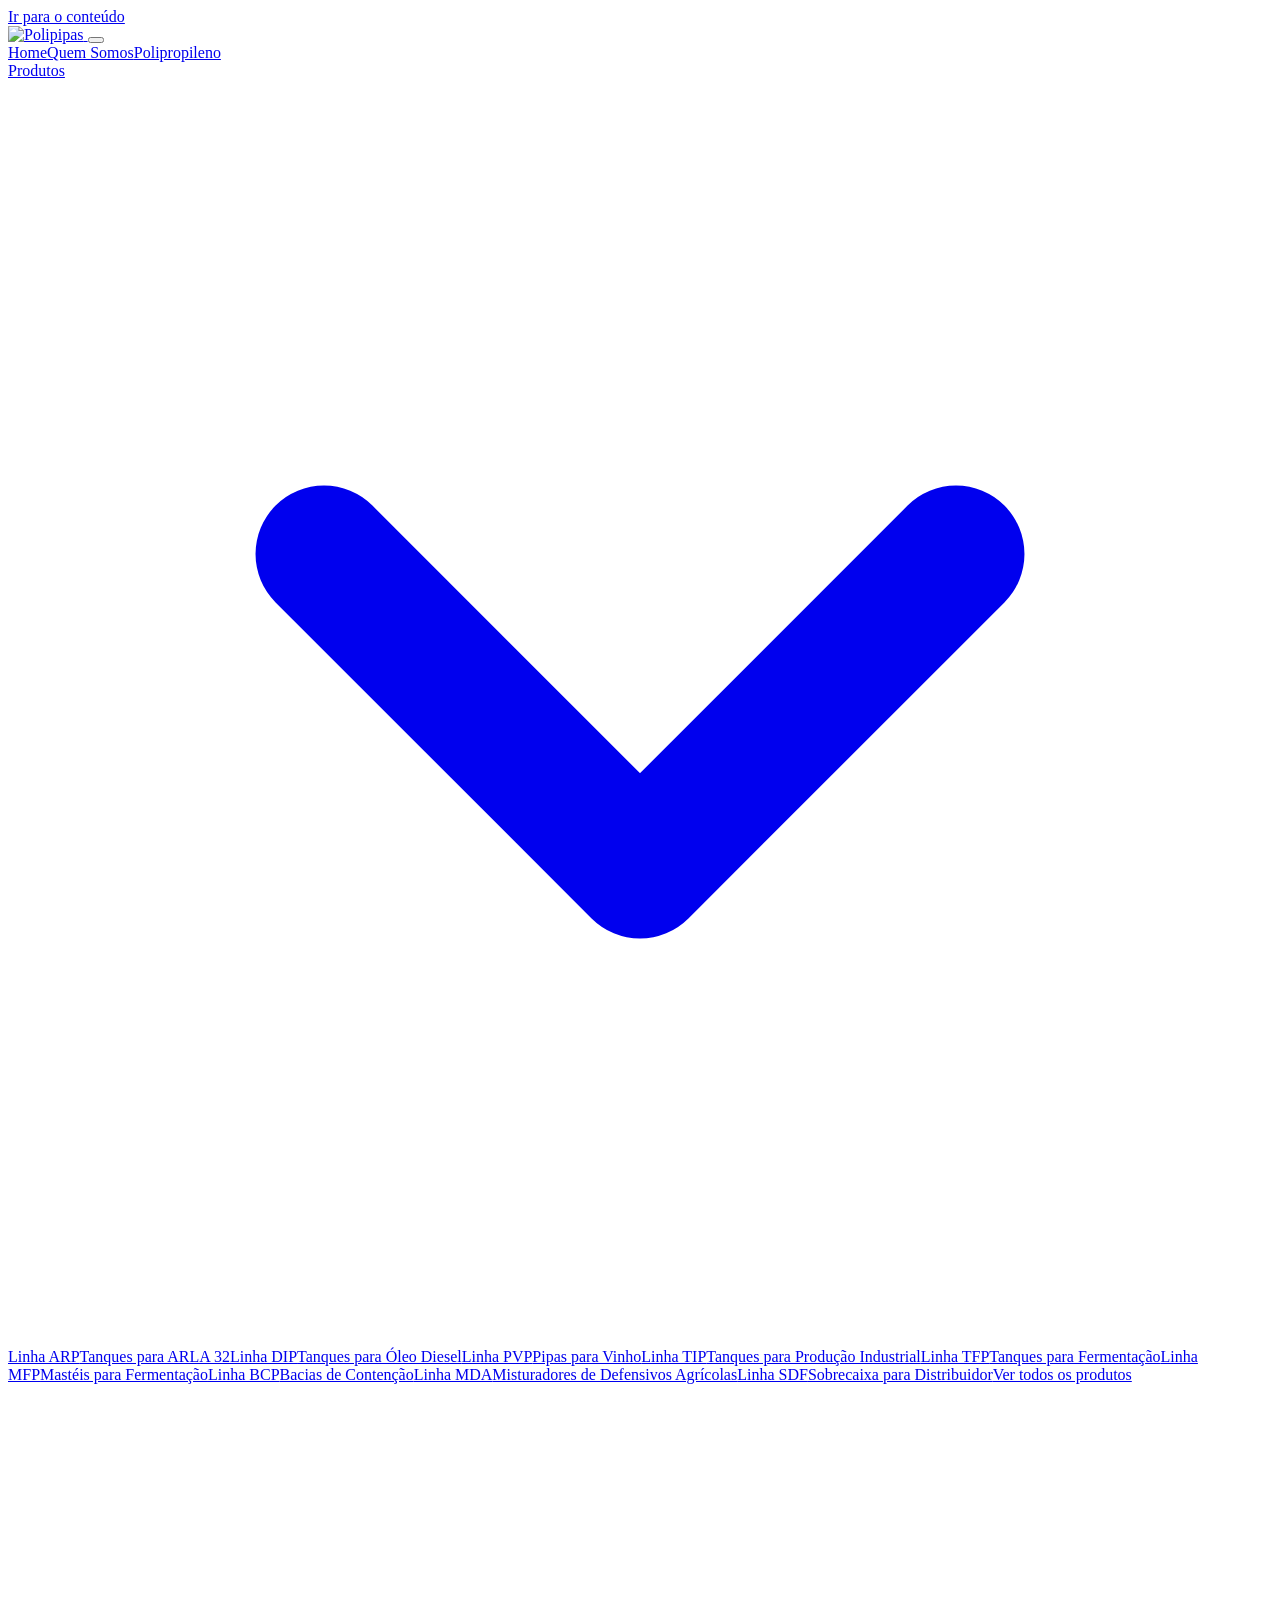
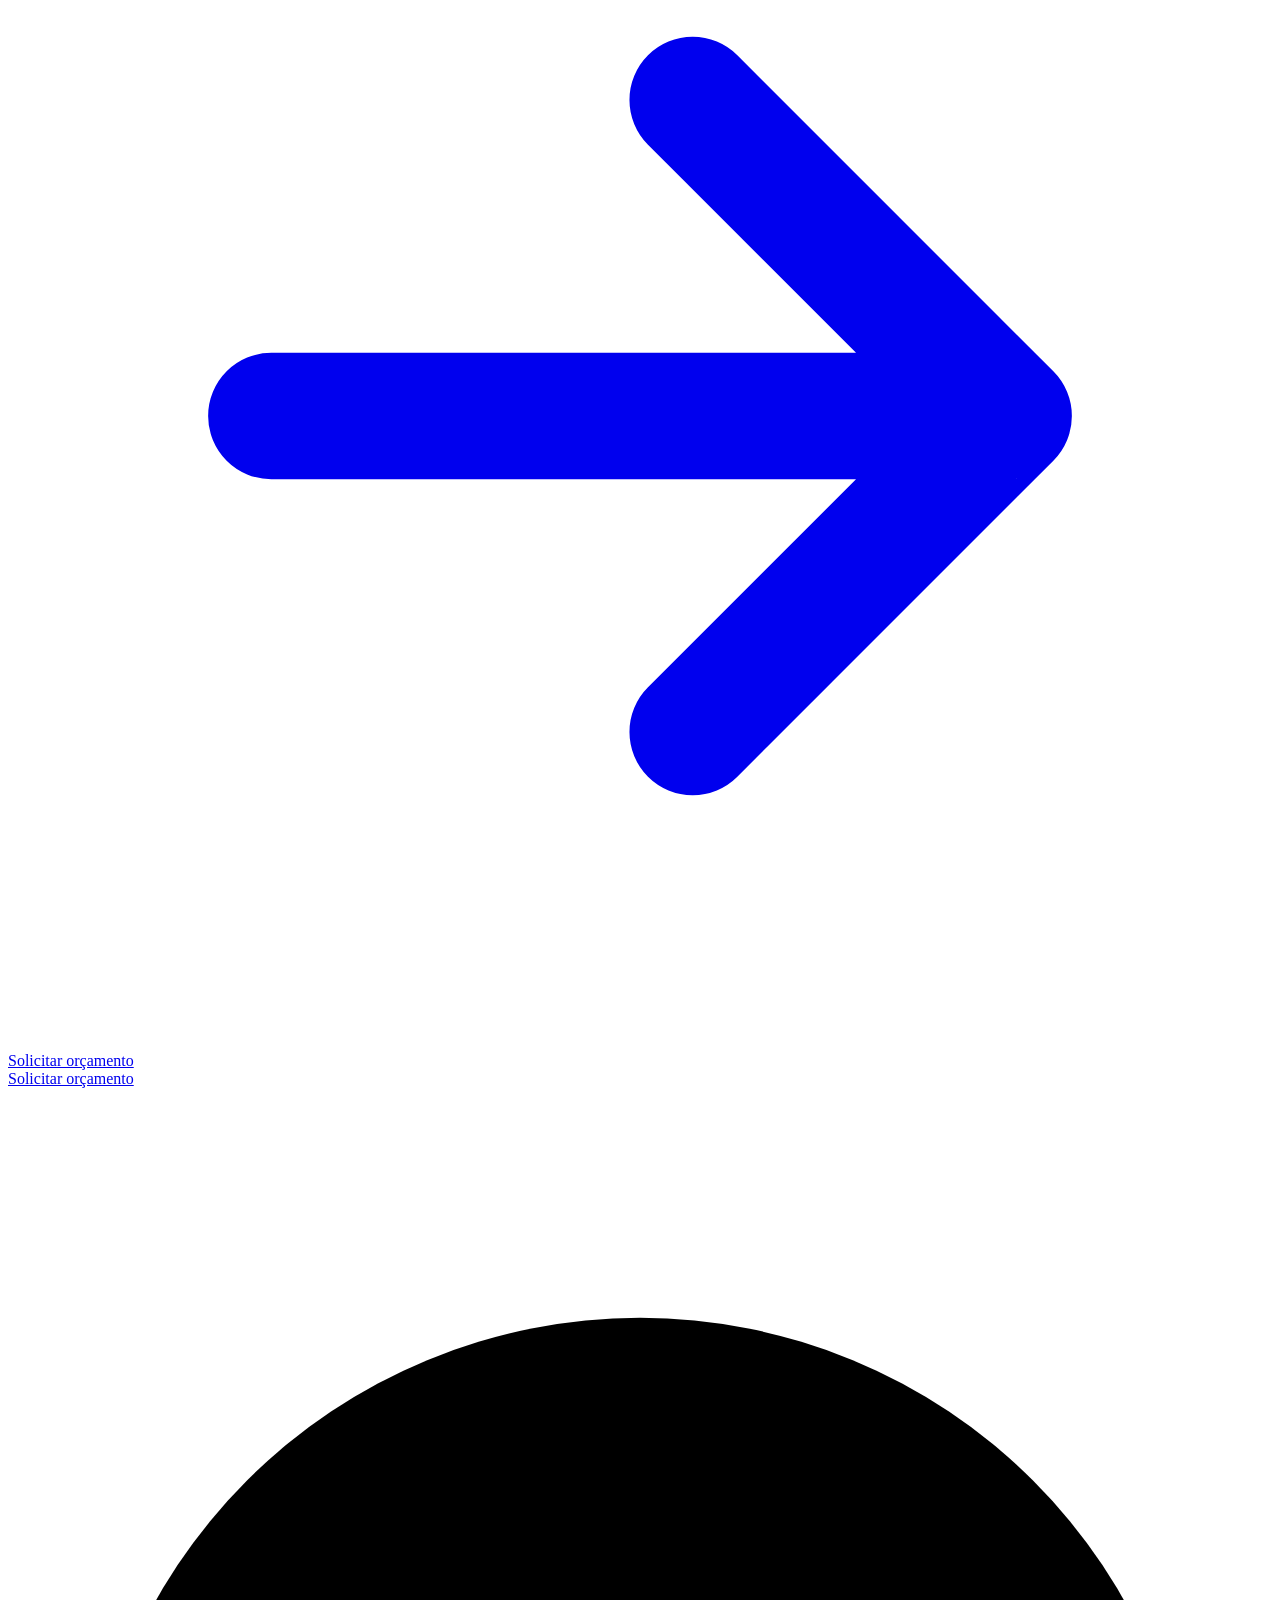
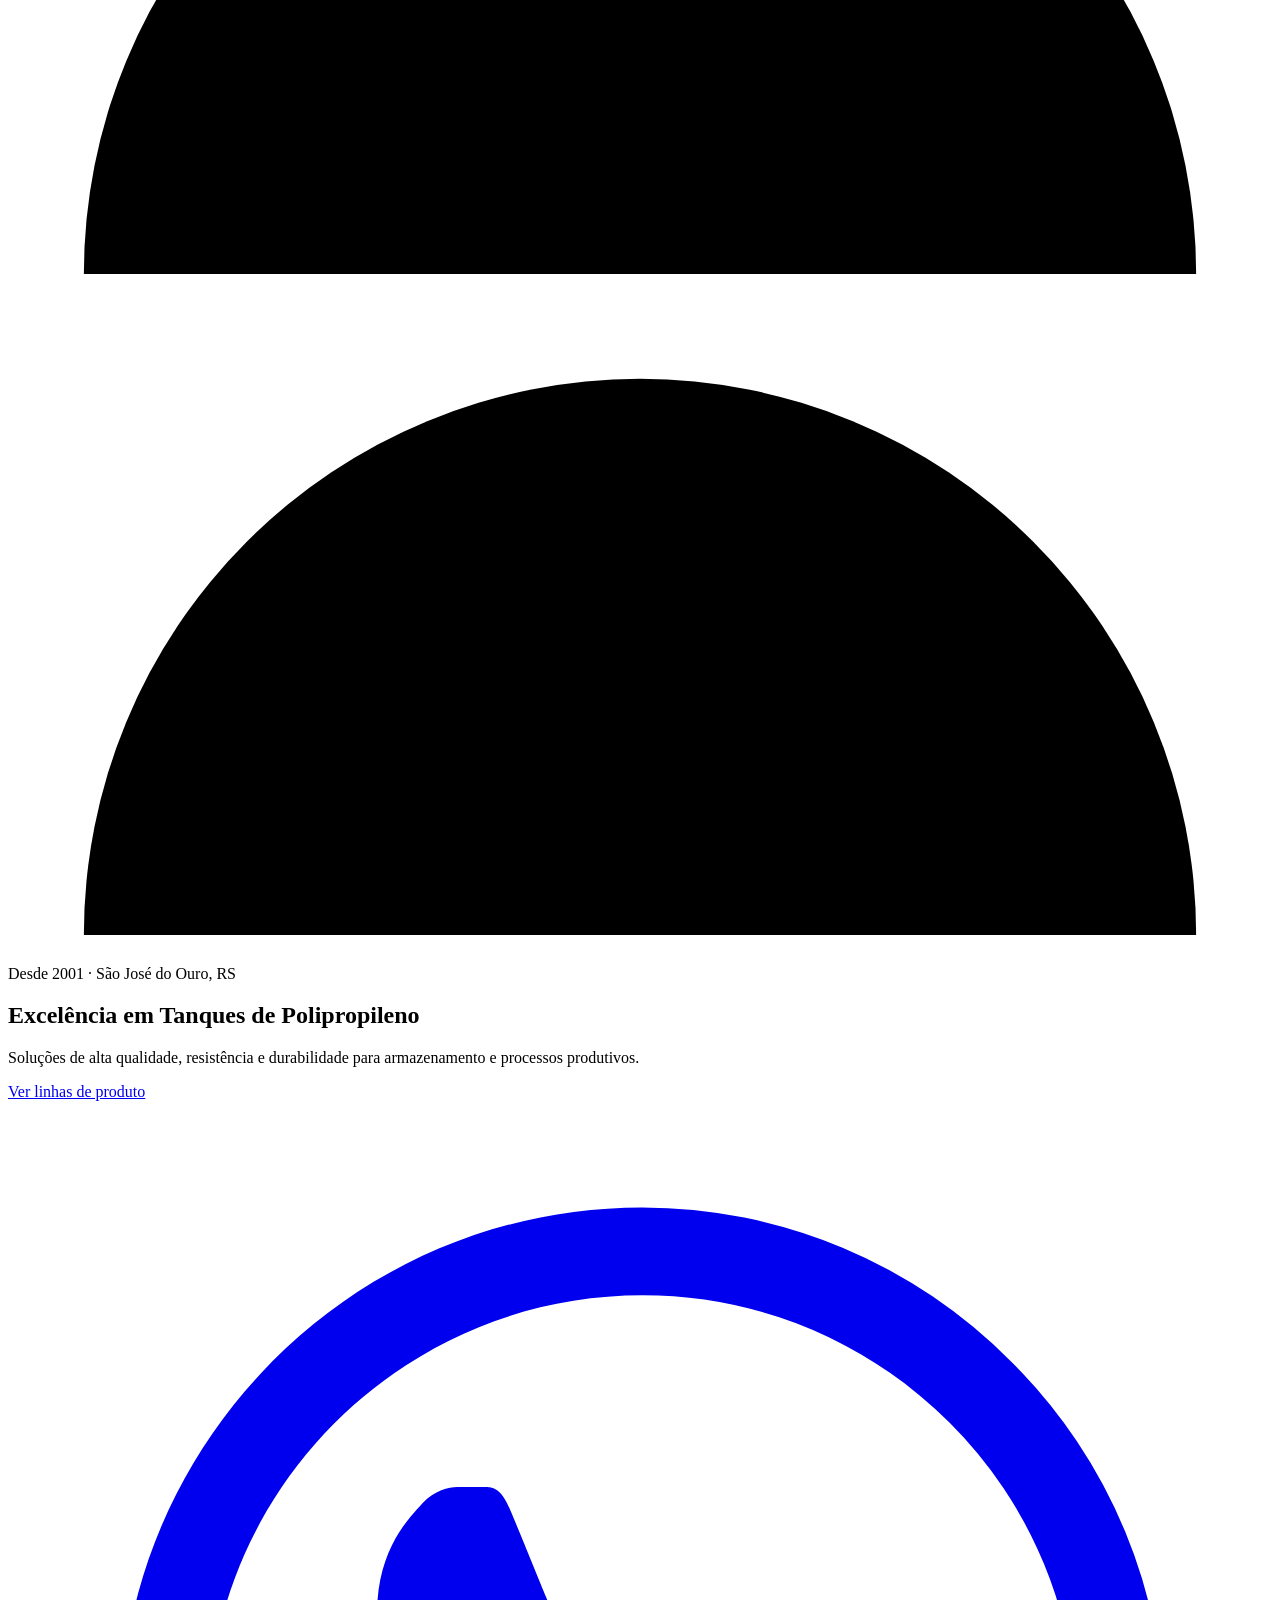
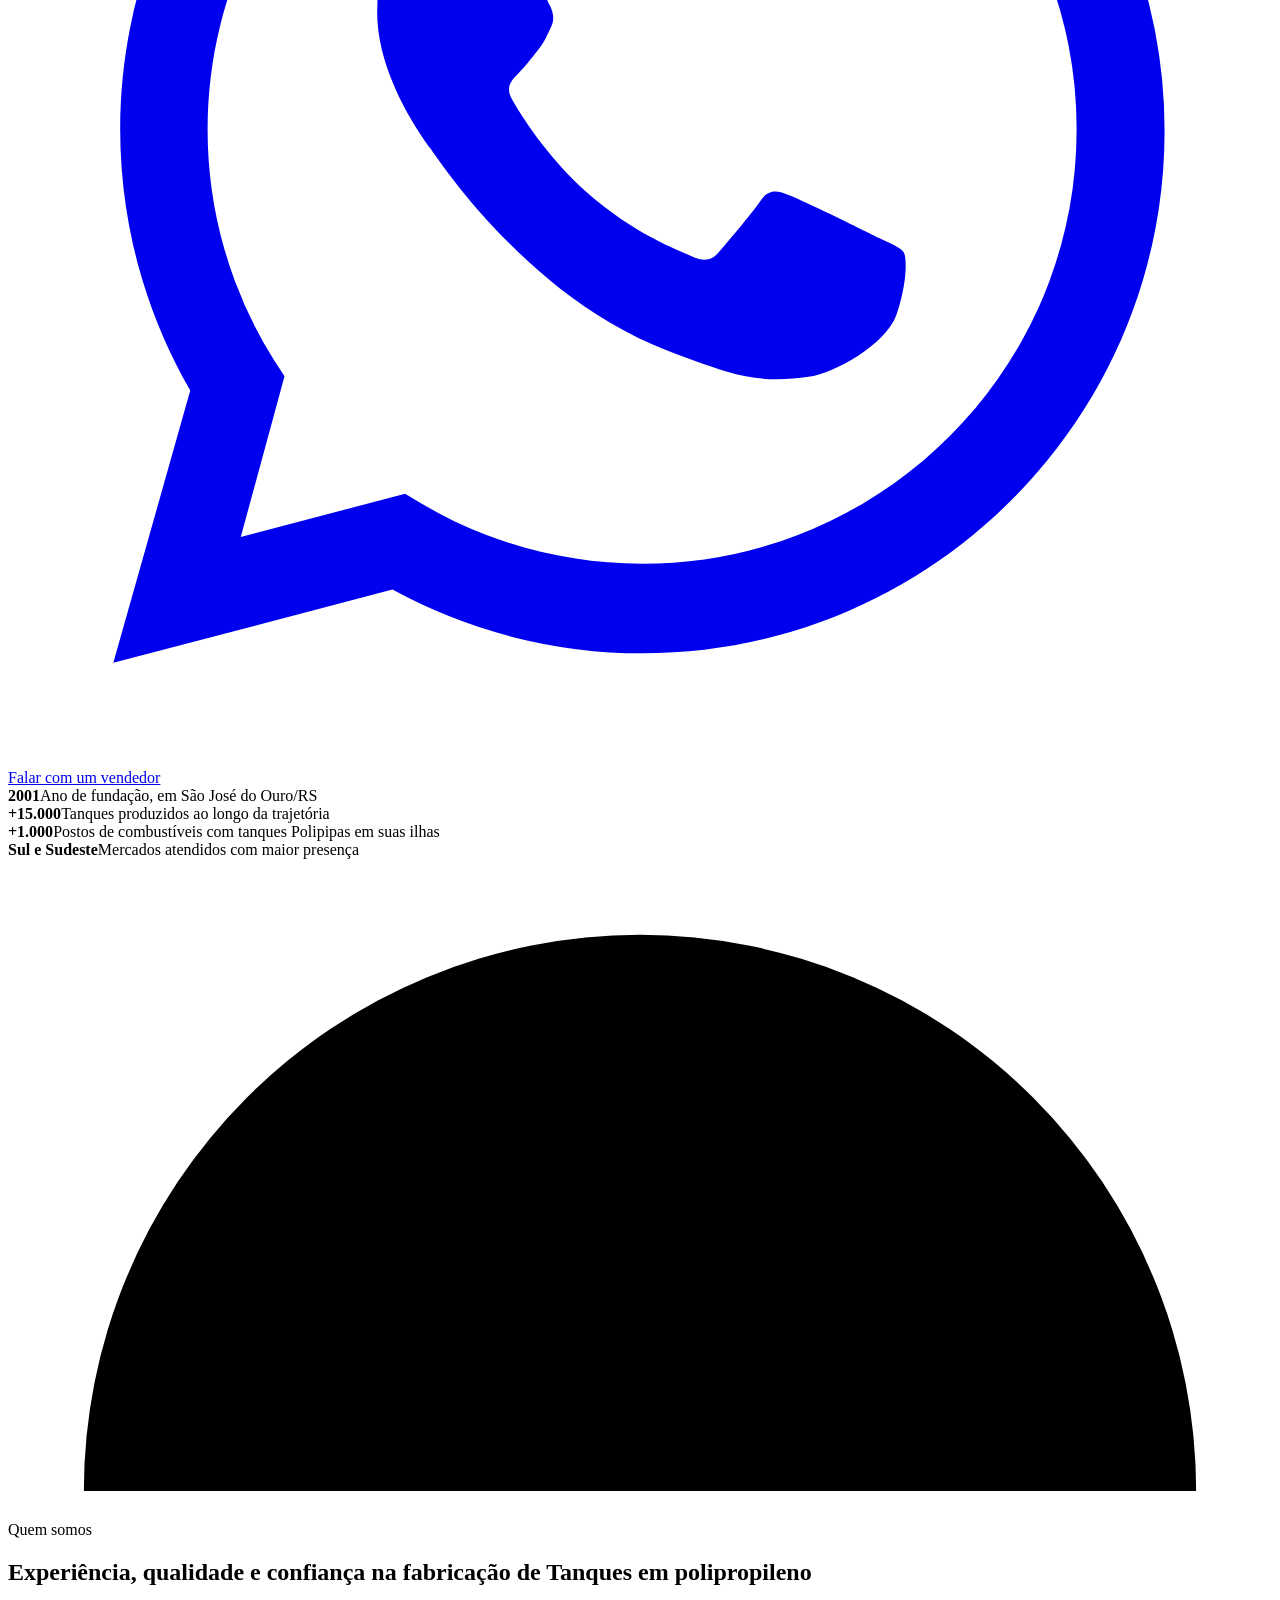
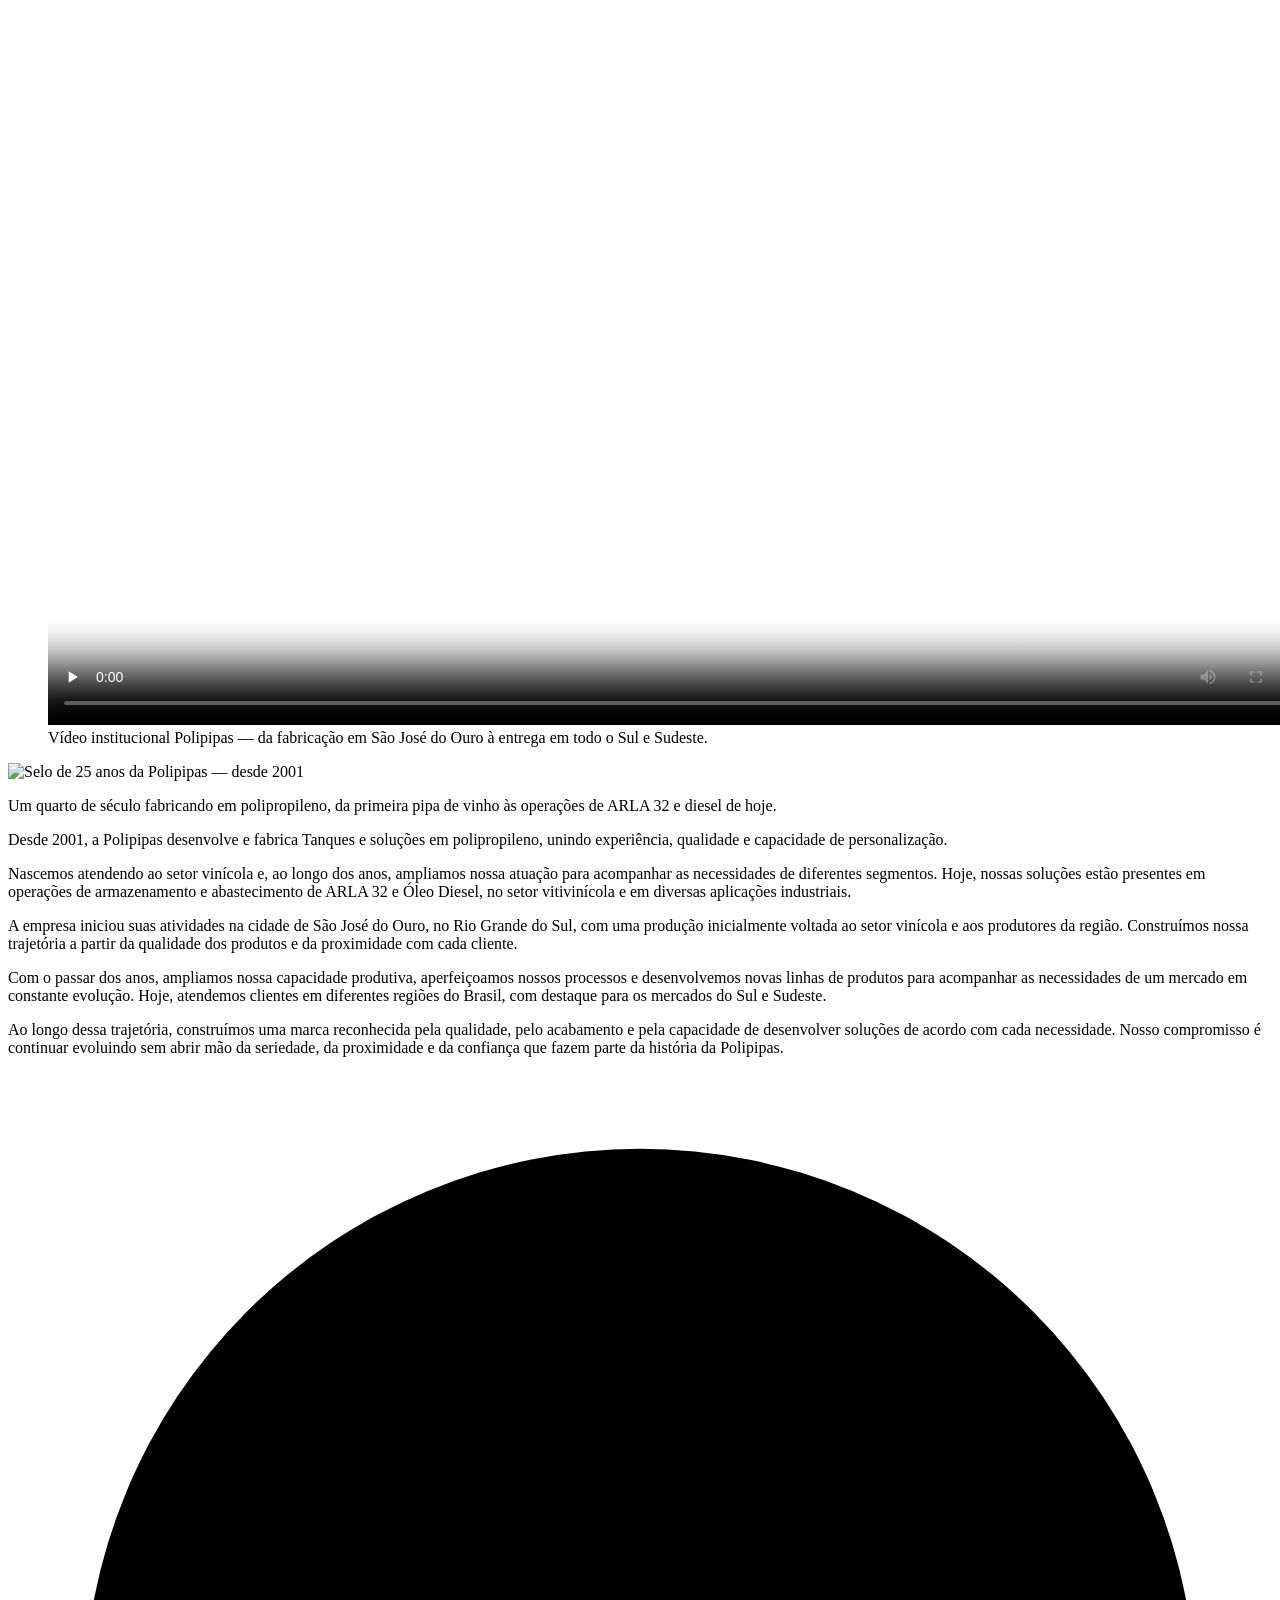
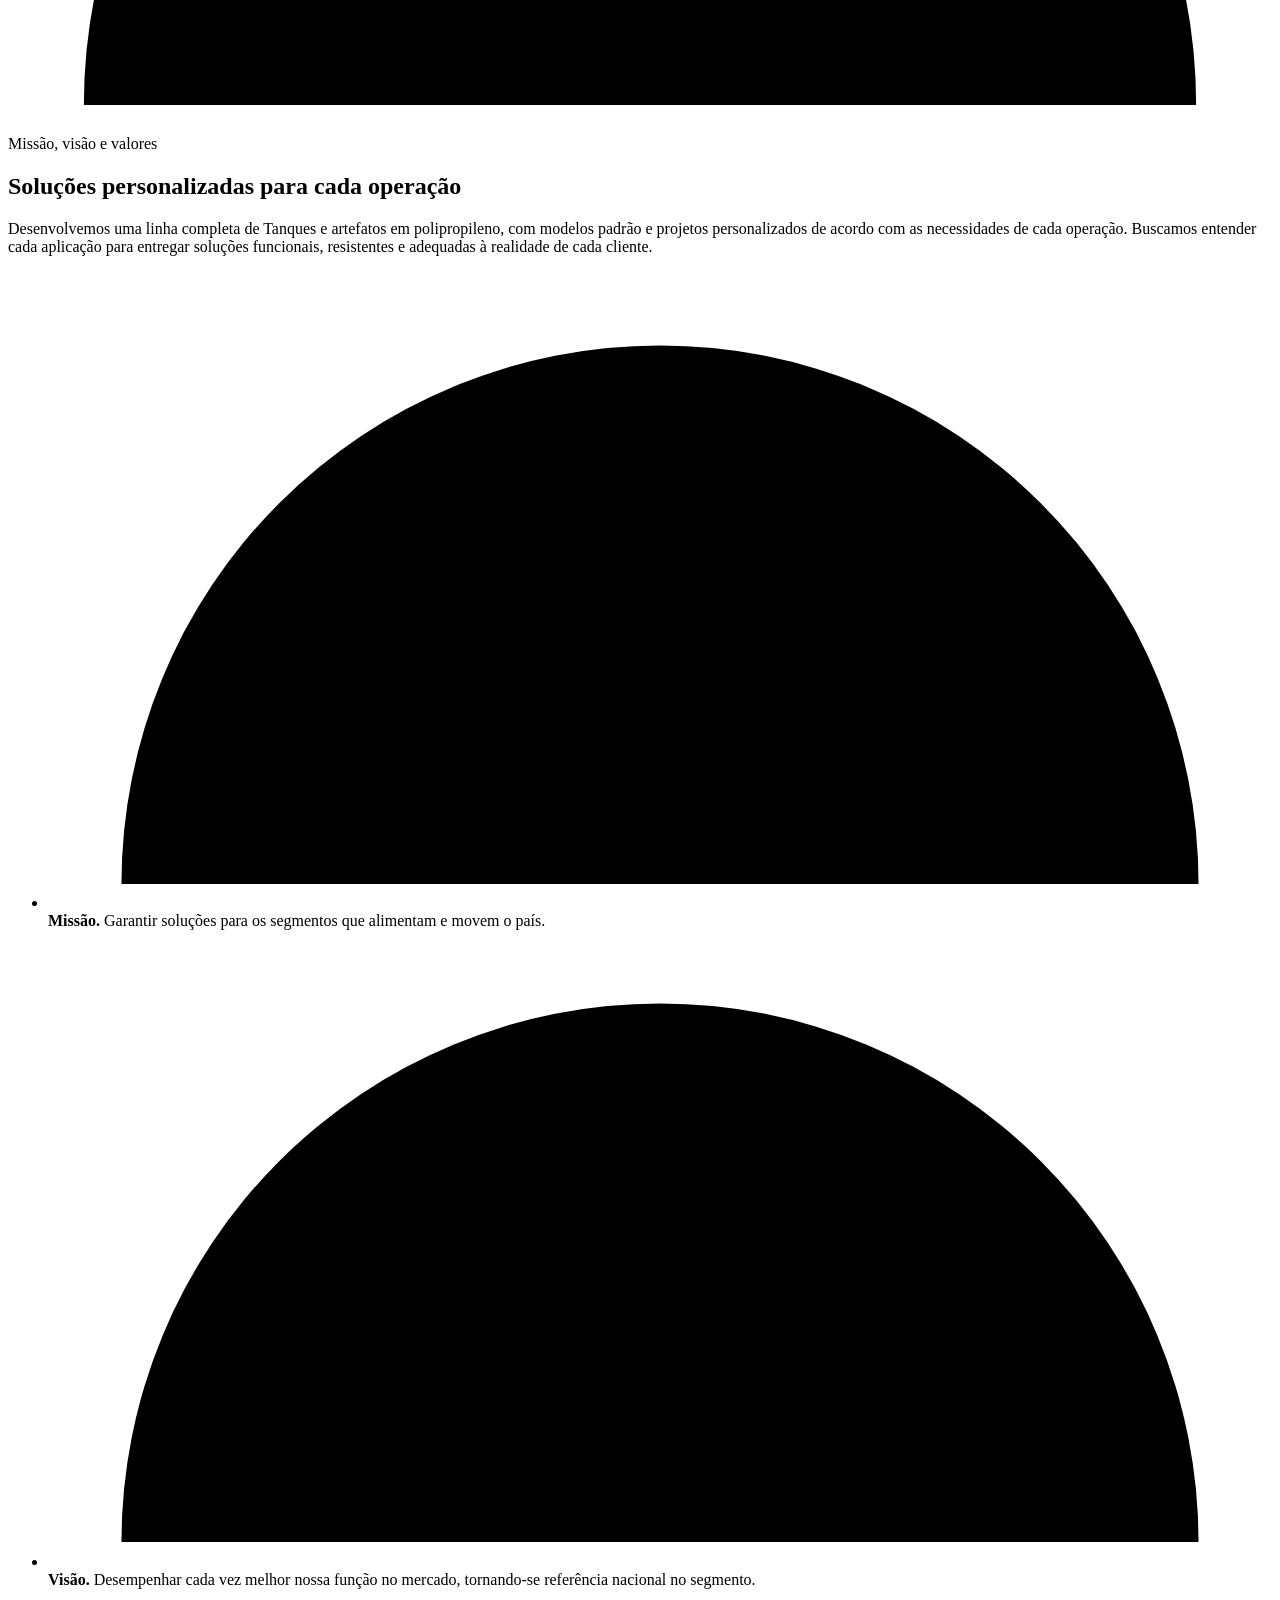
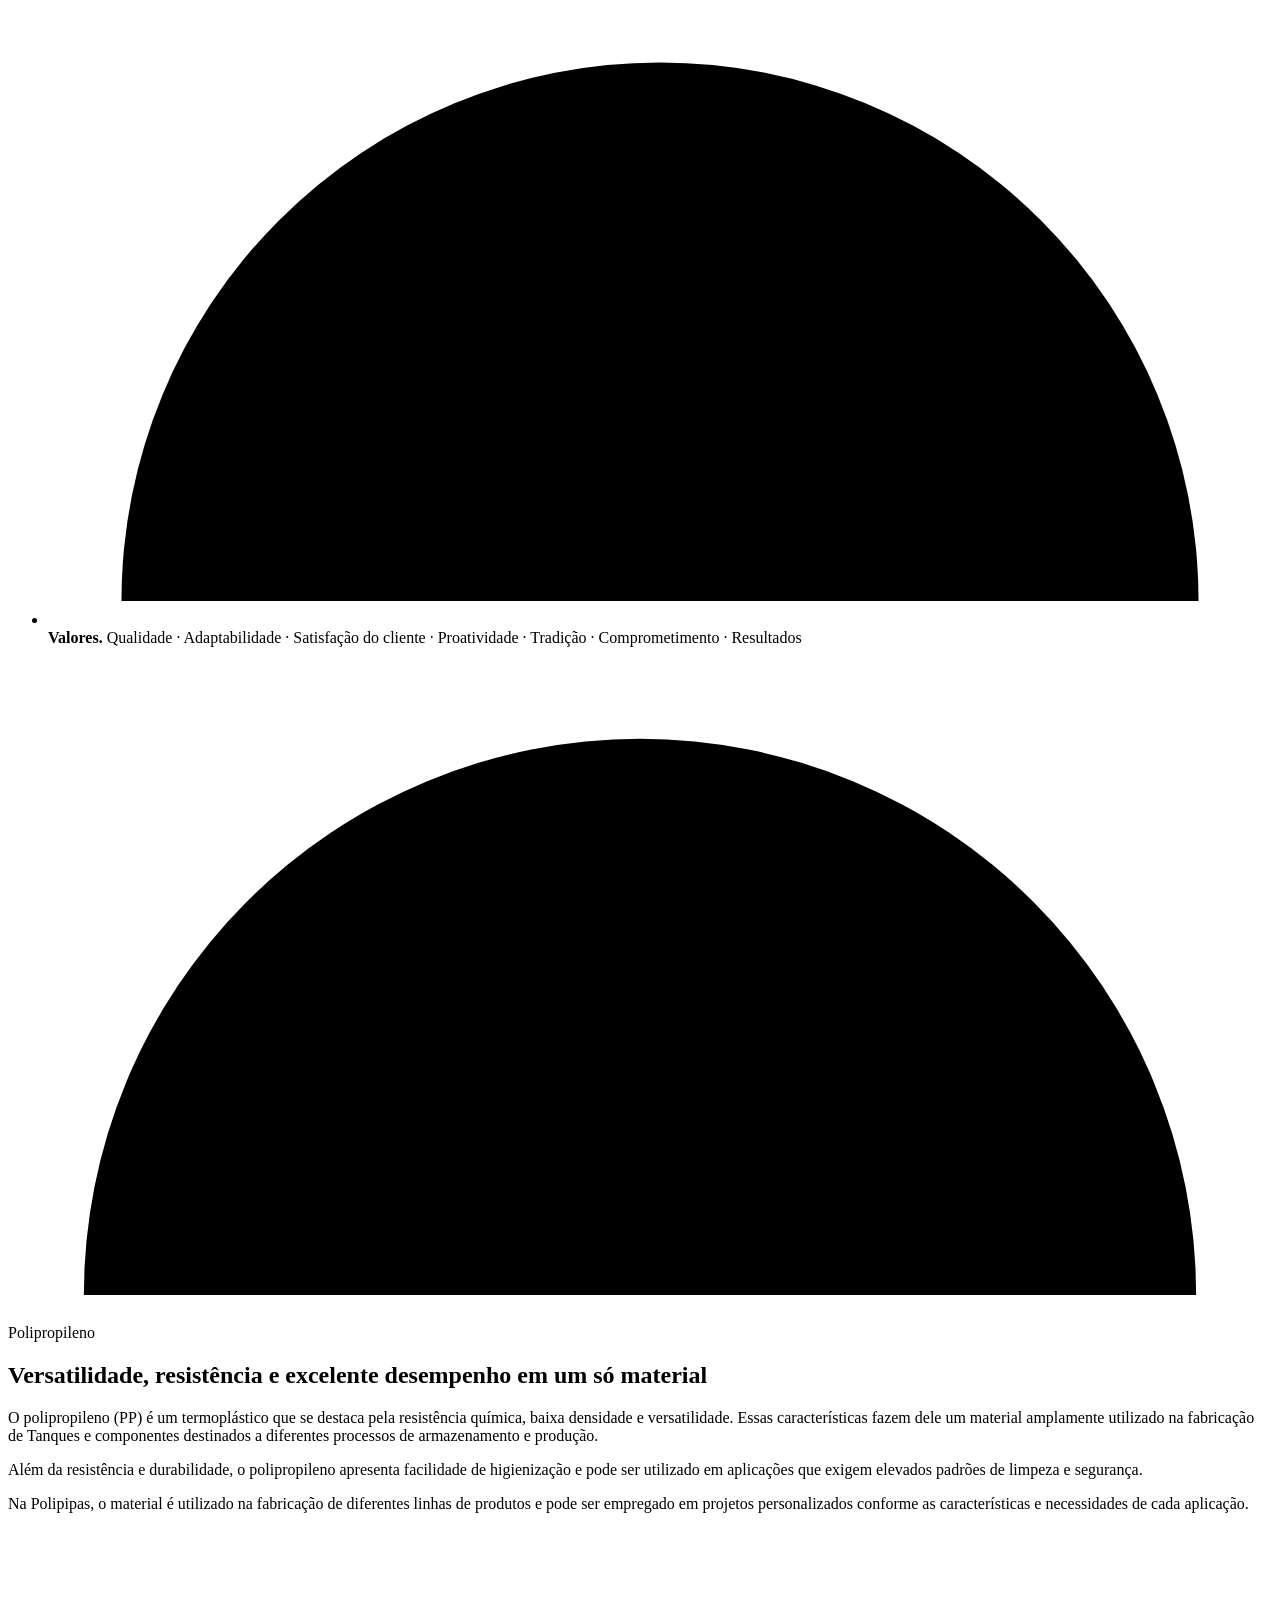
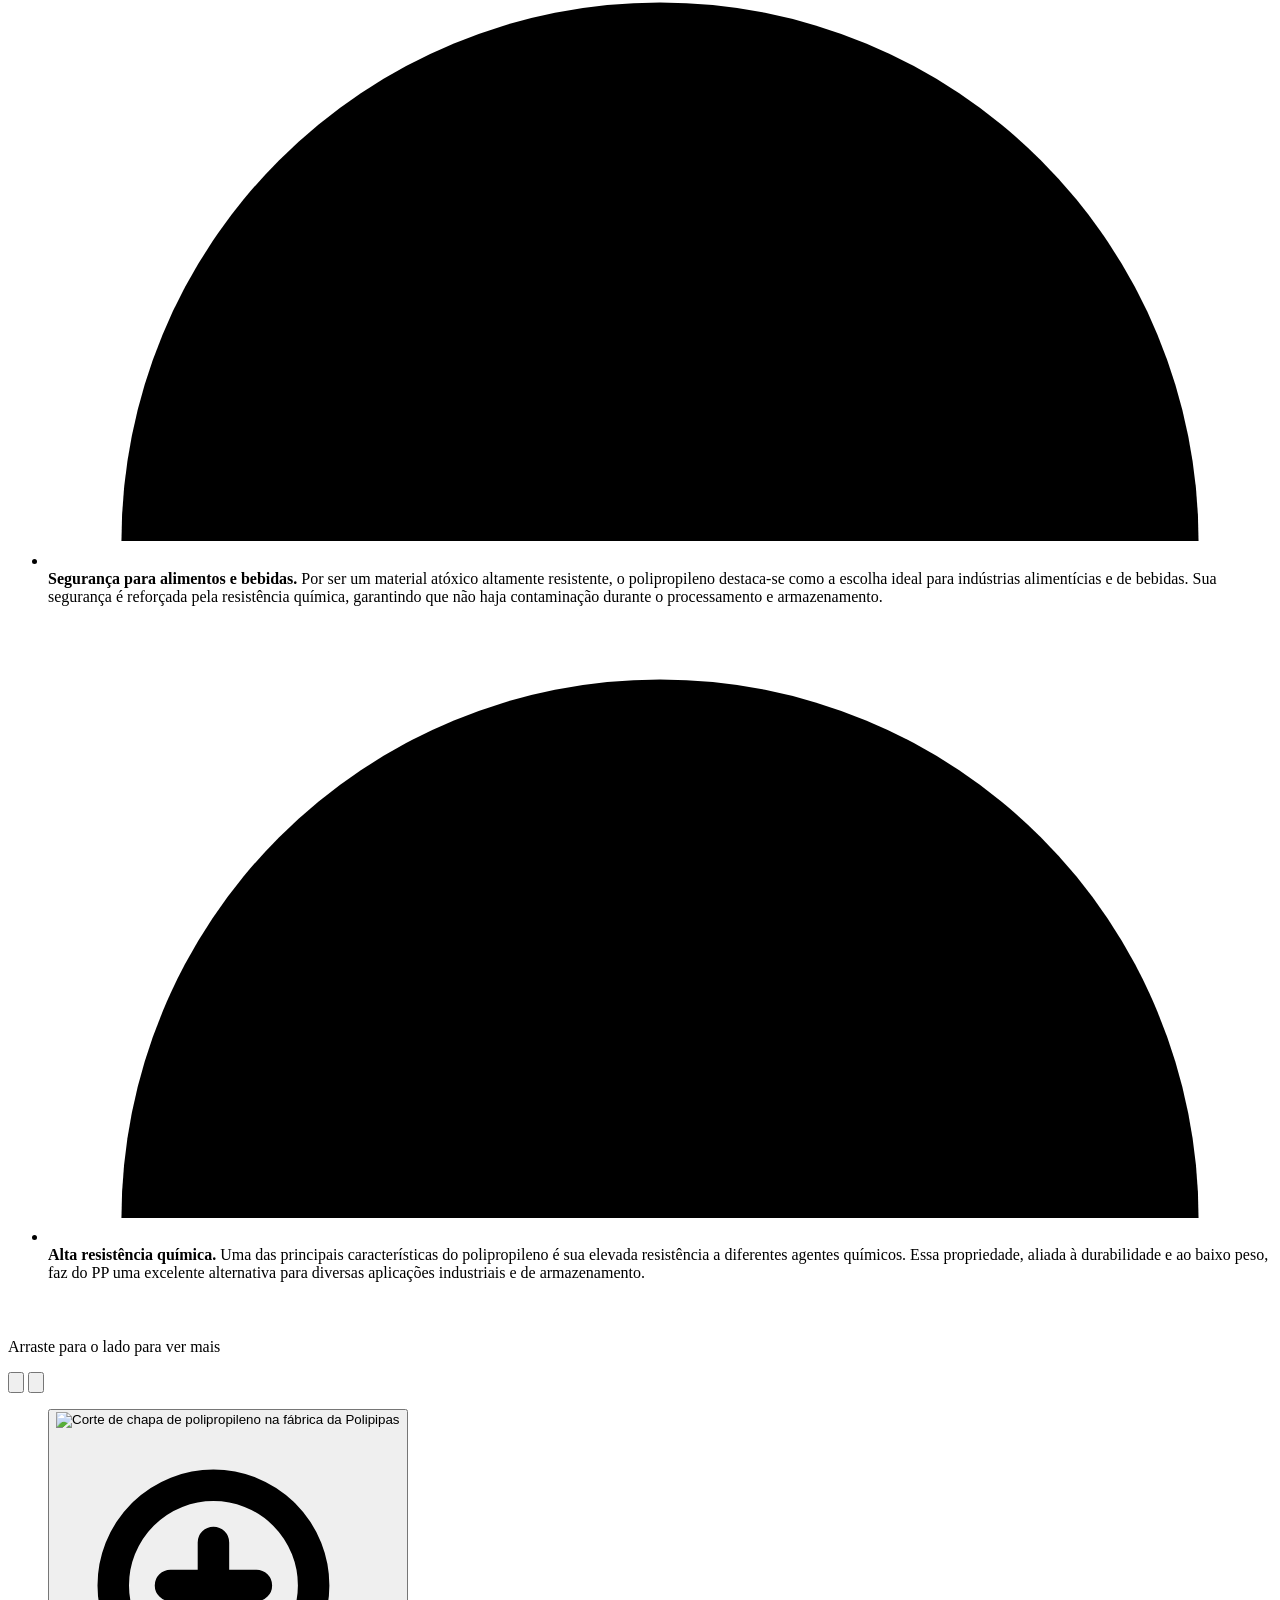
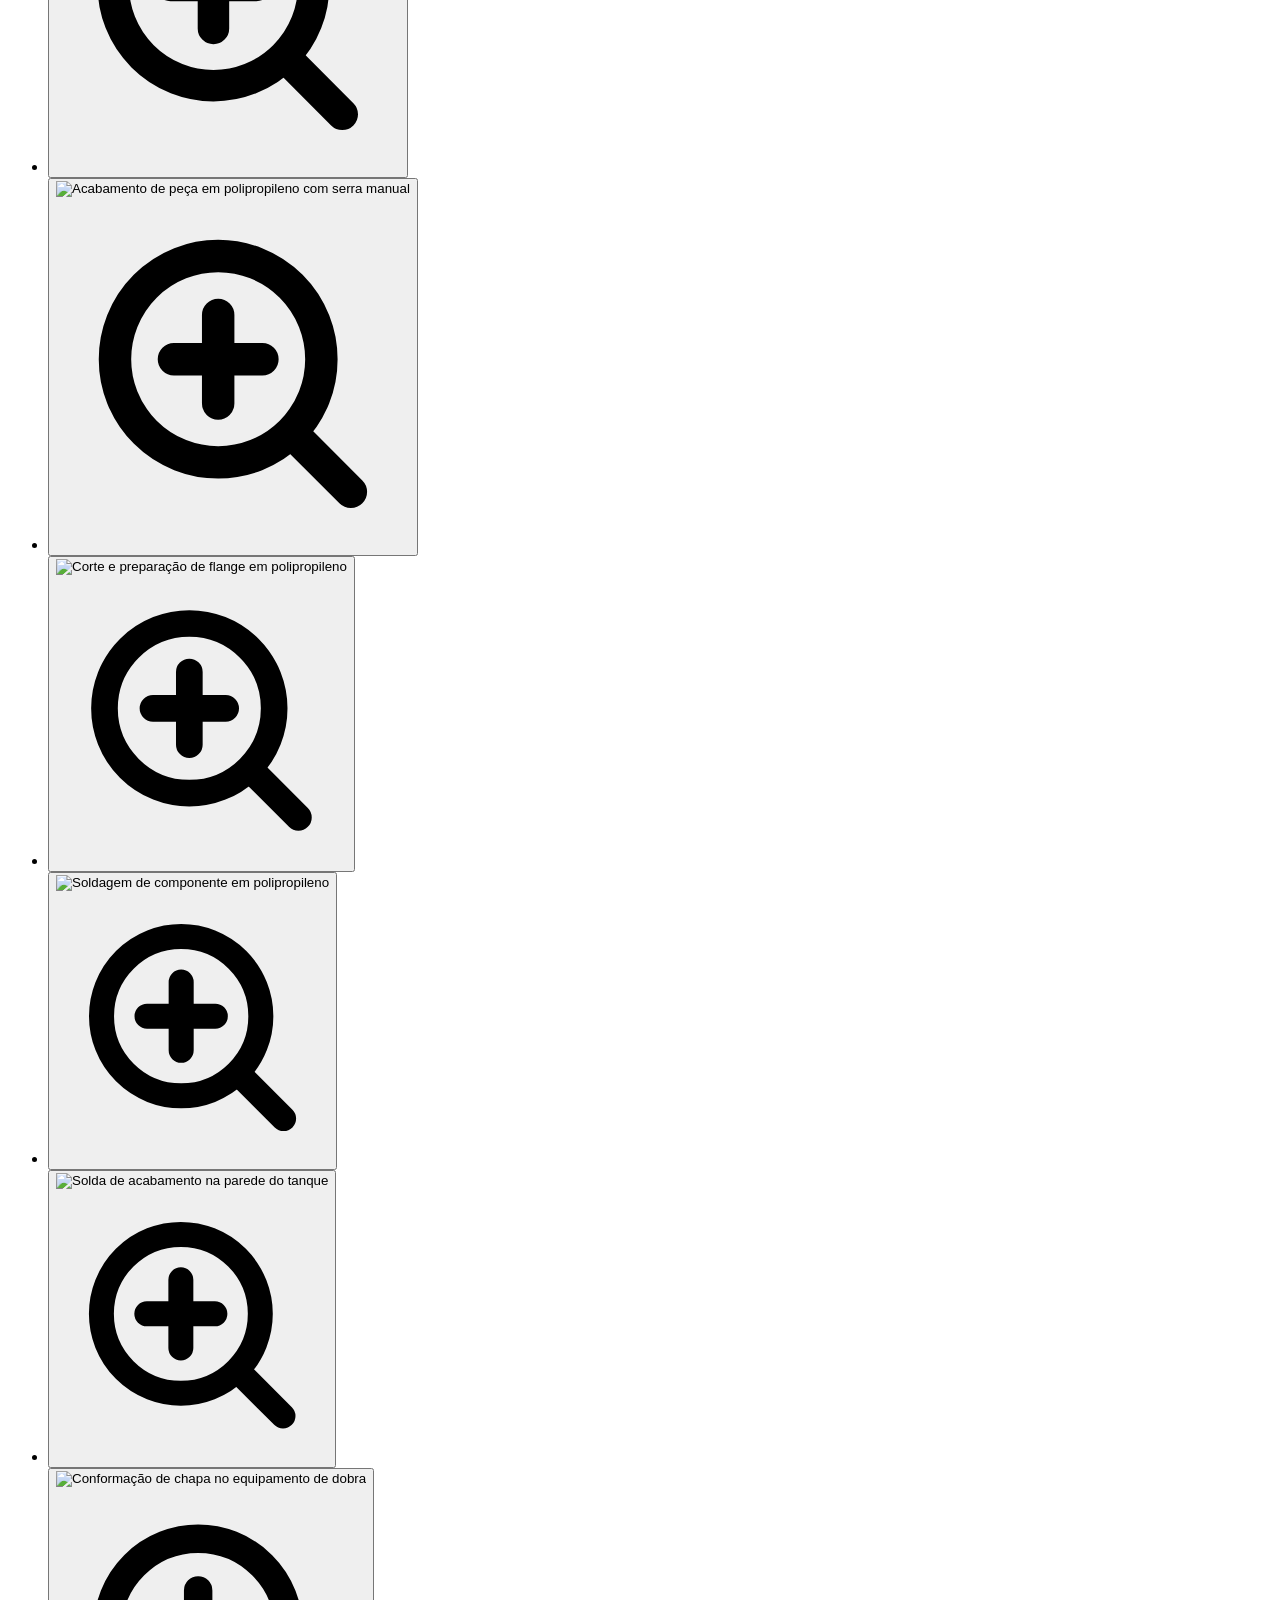
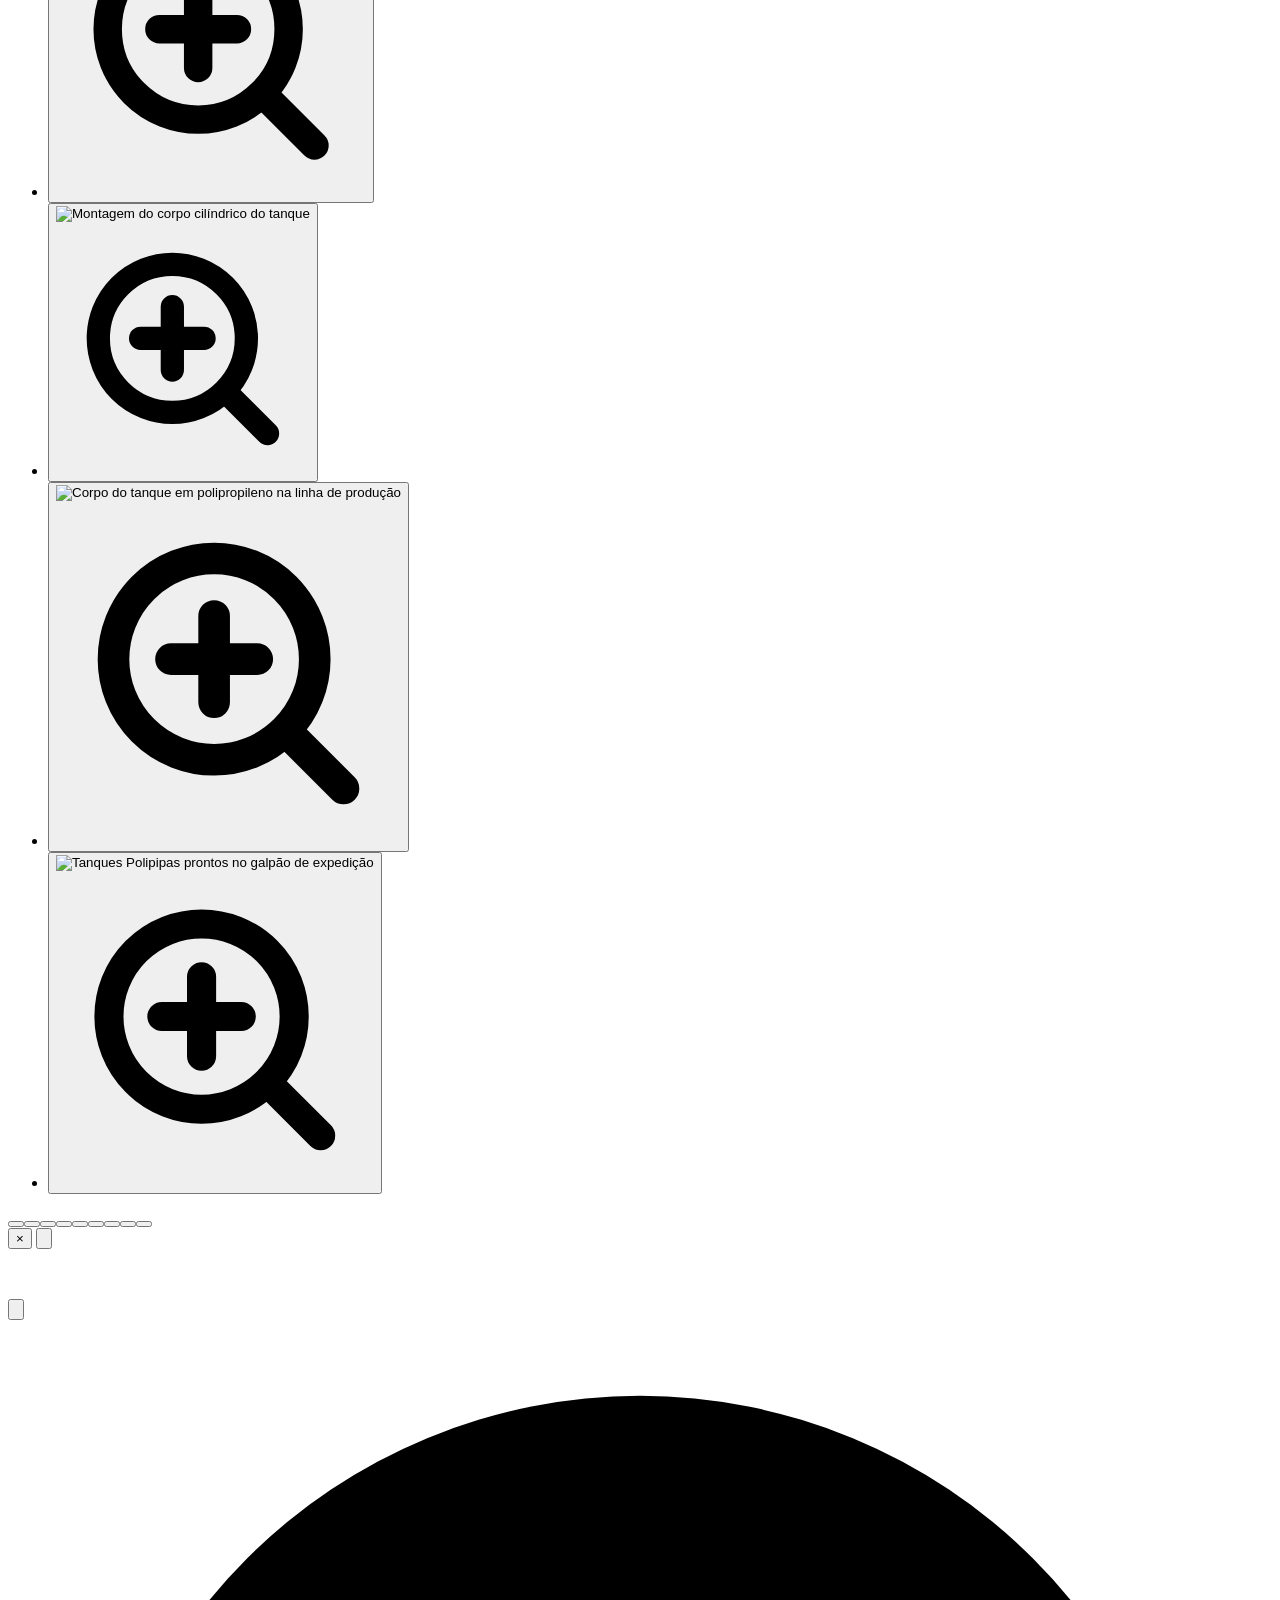
==== index.html @ 95a23996 "site index" ====
<!DOCTYPE html>
<html lang="pt-BR">
<head>
<meta charset="utf-8">
<meta name="viewport" content="width=device-width, initial-scale=1">
<title>Polipipas | Excelência em Tanques de Polipropileno</title>
<meta name="description" content="Desde 2001 fabricamos tanques em polipropileno para ARLA 32, óleo diesel, vinho, fermentação e produção industrial. Projetos padrão e personalizados.">
<link rel="canonical" href="https://polipipas.com.br/">
<meta property="og:type" content="website">
<meta property="og:title" content="Polipipas | Excelência em Tanques de Polipropileno">
<meta property="og:description" content="Desde 2001 fabricamos tanques em polipropileno para ARLA 32, óleo diesel, vinho, fermentação e produção industrial. Projetos padrão e personalizados.">
<meta property="og:image" content="https://polipipas.com.br/img/hero-fachada.jpg">
<meta property="og:locale" content="pt_BR">
<link rel="icon" href="img/favicon.png" type="image/png">
<link rel="preconnect" href="https://fonts.googleapis.com">
<link rel="preconnect" href="https://fonts.gstatic.com" crossorigin>
<link href="https://fonts.googleapis.com/css2?family=Archivo:wdth,wght@62..125,300..900&family=Manrope:wght@400;500;600;700&display=swap" rel="stylesheet">
<link rel="stylesheet" href="estilo.css">
</head>
<body>
<a class="pular" href="#conteudo">Ir para o conteúdo</a>
<header class="topo">
  <div class="env topo__linha">
    <a class="topo__marca" href="index.html" aria-label="Polipipas — página inicial">
      <img src="img/logo-polipipas.png" alt="Polipipas" width="1394" height="410">
    </a>
    <button class="abre-menu" type="button" aria-label="Abrir menu" aria-expanded="false"><span></span></button>
    <nav class="nav" aria-label="Principal">
      <a href="index.html" aria-current="page">Home</a><a href="index.html#quem-somos">Quem Somos</a><a href="index.html#polipropileno">Polipropileno</a><div class="nav__grupo" data-aberto="nao"><a class="nav__pai" href="index.html#produtos" aria-haspopup="true" aria-expanded="false">Produtos <svg class="nav__seta" viewBox="0 0 24 24" fill="none" stroke="currentColor" stroke-width="2.6" stroke-linecap="round" stroke-linejoin="round" aria-hidden="true"><path d="M6 9l6 6 6-6"/></svg></a><div class="submenu" role="menu" aria-label="Linhas de produto"><a href="arla-32.html" role="menuitem"><span>Linha ARP</span>Tanques para ARLA 32</a><a href="oleo-diesel.html" role="menuitem"><span>Linha DIP</span>Tanques para Óleo Diesel</a><a href="pipas-vinho.html" role="menuitem"><span>Linha PVP</span>Pipas para Vinho</a><a href="tanques-industriais.html" role="menuitem"><span>Linha TIP</span>Tanques para Produção Industrial</a><a href="pipas-vinho.html#tanques-fermentacao" role="menuitem"><span>Linha TFP</span>Tanques para Fermentação</a><a href="pipas-vinho.html#masteis-fermentacao" role="menuitem"><span>Linha MFP</span>Mastéis para Fermentação</a><a href="outras-linhas.html#bcp" role="menuitem"><span>Linha BCP</span>Bacias de Contenção</a><a href="outras-linhas.html#mda" role="menuitem"><span>Linha MDA</span>Misturadores de Defensivos Agrícolas</a><a href="outras-linhas.html#sdf" role="menuitem"><span>Linha SDF</span>Sobrecaixa para Distribuidor</a><a class="submenu__todos" href="index.html#produtos" role="menuitem">Ver todos os produtos <svg viewBox="0 0 24 24" fill="none" stroke="currentColor" stroke-width="2.4" stroke-linecap="round" stroke-linejoin="round" aria-hidden="true"><path d="M5 12h14M13 6l6 6-6 6"/></svg></a></div></div>
      <a class="btn btn--sol" href="#" data-abre-whatsapp>Solicitar orçamento</a>
    </nav>
    <div class="topo__acao">
      <a class="btn btn--sol" href="#" data-abre-whatsapp>Solicitar orçamento</a>
    </div>
  </div>
</header>
<main id="conteudo">

<!-- ===================== HOME / HERO ===================== -->
<section class="hero hero--video">
  <div class="hero__midia" aria-hidden="true">
    <video class="hero__video" autoplay loop muted playsinline preload="auto"
           poster="img/hero-fachada.jpg">
      <source src="img/hero-fachada.mp4" type="video/mp4">
    </video>
    <span class="hero__veu"></span>
  </div>
  <svg class="hero__arco arco" viewBox="0 0 100 52" aria-hidden="true"><path d="M6 50 A 44 44 0 0 1 94 50"/></svg>
  <div class="env hero__grade">
    <div class="hero__texto">
      <span class="olho olho--claro"><svg class="arco" viewBox="0 0 100 52" aria-hidden="true"><path d="M6 50 A 44 44 0 0 1 94 50"/></svg>Desde 2001 · São José do Ouro, RS</span>
      <h1>Excelência em Tanques de Polipropileno</h1>
      <p class="hero__sub">Soluções de alta qualidade, resistência e durabilidade para armazenamento e processos produtivos.</p>
      <div class="hero__acoes">
        <a class="btn btn--sol" href="#produtos">Ver linhas de produto</a>
        <a class="btn btn--vazio-claro" href="#" data-abre-whatsapp><svg viewBox="0 0 24 24" fill="currentColor" aria-hidden="true"><path d="M12.04 2.02c-5.46 0-9.91 4.45-9.91 9.91 0 1.75.46 3.45 1.33 4.96L2 22.06l5.3-1.39a9.9 9.9 0 0 0 4.74 1.21h.01c5.46 0 9.91-4.45 9.91-9.91a9.85 9.85 0 0 0-2.9-7.01 9.85 9.85 0 0 0-7.02-2.94m.01 1.67c2.2 0 4.27.86 5.83 2.42a8.2 8.2 0 0 1 2.41 5.83c0 4.55-3.7 8.24-8.25 8.24-1.48 0-2.94-.4-4.2-1.15l-.3-.18-3.12.82.83-3.05-.2-.31a8.2 8.2 0 0 1-1.26-4.38c0-4.54 3.7-8.24 8.26-8.24"/><path d="M8.53 7.33c-.16 0-.43.06-.66.31-.22.25-.86.85-.86 2.07 0 1.22.88 2.4 1 2.57.12.16 1.74 2.66 4.22 3.73.59.25 1.05.4 1.41.52.59.19 1.13.16 1.56.1.48-.07 1.46-.6 1.67-1.18.2-.58.2-1.07.14-1.18-.07-.1-.23-.16-.48-.28-.25-.13-1.47-.73-1.7-.81-.22-.09-.39-.13-.55.12-.17.24-.64.8-.79.97-.14.16-.29.18-.53.06-.25-.12-1.05-.39-2-1.23-.74-.66-1.24-1.47-1.38-1.72-.15-.25-.02-.38.11-.51.11-.11.25-.29.37-.44.12-.15.16-.25.24-.42.09-.16.05-.3-.01-.43-.06-.12-.55-1.34-.76-1.83-.2-.48-.4-.42-.55-.42h-.47"/></svg> Falar com um vendedor</a>
      </div>
    </div>
  </div>
</section>

<section class="provas">
  <div class="env provas__grade">
    <div class="provas__item"><b>2001</b><span>Ano de fundação, em São José do Ouro/RS</span></div>
    <div class="provas__item"><b>+15.000</b><span>Tanques produzidos ao longo da trajetória</span></div>
    <div class="provas__item"><b>+1.000</b><span>Postos de combustíveis com tanques Polipipas em suas ilhas</span></div>
    <div class="provas__item"><b>Sul e Sudeste</b><span>Mercados atendidos com maior presença</span></div>
  </div>
</section>

<!-- ===================== QUEM SOMOS ===================== -->
<section class="secao" id="quem-somos">
  <div class="env duas duas--texto sobe">
    <div>
      <span class="olho"><svg class="arco" viewBox="0 0 100 52" aria-hidden="true"><path d="M6 50 A 44 44 0 0 1 94 50"/></svg>Quem somos</span>
      <h2>Experiência, qualidade e confiança na fabricação de Tanques em polipropileno</h2>
      <figure class="video">
        <div class="moldura video__quadro">
          <video controls preload="none" playsinline
                 poster="img/poster-institucional.jpg"
                 width="1280" height="720">
            <source src="img/institucional-polipipas.mp4" type="video/mp4">
            Seu navegador não reproduz vídeo. <a href="img/institucional-polipipas.mp4">Baixe o vídeo institucional da Polipipas</a>.
          </video>
        </div>
        <figcaption class="video__legenda">Vídeo institucional Polipipas — da fabricação em São José do Ouro à entrega em todo o Sul e Sudeste.</figcaption>
      </figure>
      <div class="selo-bloco">
        <img src="img/selo-25-anos.png" alt="Selo de 25 anos da Polipipas — desde 2001" width="520" height="540">
        <p>Um quarto de século fabricando em polipropileno, da primeira pipa de vinho às operações de ARLA&nbsp;32 e diesel de hoje.</p>
      </div>
    </div>
    <div class="texto-apoio">
      <p>Desde 2001, a Polipipas desenvolve e fabrica Tanques e soluções em polipropileno, unindo experiência, qualidade e capacidade de personalização.</p>
      <p>Nascemos atendendo ao setor vinícola e, ao longo dos anos, ampliamos nossa atuação para acompanhar as necessidades de diferentes segmentos. Hoje, nossas soluções estão presentes em operações de armazenamento e abastecimento de ARLA 32 e Óleo Diesel, no setor vitivinícola e em diversas aplicações industriais.</p>
      <p>A empresa iniciou suas atividades na cidade de São José do Ouro, no Rio Grande do Sul, com uma produção inicialmente voltada ao setor vinícola e aos produtores da região. Construímos nossa trajetória a partir da qualidade dos produtos e da proximidade com cada cliente.</p>
      <p>Com o passar dos anos, ampliamos nossa capacidade produtiva, aperfeiçoamos nossos processos e desenvolvemos novas linhas de produtos para acompanhar as necessidades de um mercado em constante evolução. Hoje, atendemos clientes em diferentes regiões do Brasil, com destaque para os mercados do Sul e Sudeste.</p>
      <p>Ao longo dessa trajetória, construímos uma marca reconhecida pela qualidade, pelo acabamento e pela capacidade de desenvolver soluções de acordo com cada necessidade. Nosso compromisso é continuar evoluindo sem abrir mão da seriedade, da proximidade e da confiança que fazem parte da história da Polipipas.</p>
    </div>
  </div>

  <!-- SUBSTITUIR: foto da equipe / Gustavo e Morgana quando disponível -->
</section>

<section class="secao secao--azul">
  <div class="env">
    <div class="duas duas--texto sobe">
      <div>
        <span class="olho olho--claro"><svg class="arco" viewBox="0 0 100 52" aria-hidden="true"><path d="M6 50 A 44 44 0 0 1 94 50"/></svg>Missão, visão e valores</span>
        <h2>Soluções personalizadas para cada operação</h2>
        <p class="texto-apoio" style="margin-top:20px">Desenvolvemos uma linha completa de Tanques e artefatos em polipropileno, com modelos padrão e projetos personalizados de acordo com as necessidades de cada operação. Buscamos entender cada aplicação para entregar soluções funcionais, resistentes e adequadas à realidade de cada cliente.</p>
      </div>
      <ul class="atributos">
        <li><svg class="arco" viewBox="0 0 100 52" aria-hidden="true"><path d="M6 50 A 44 44 0 0 1 94 50"/></svg><span><strong>Missão.</strong> Garantir soluções para os segmentos que alimentam e movem o país.</span></li>
        <li><svg class="arco" viewBox="0 0 100 52" aria-hidden="true"><path d="M6 50 A 44 44 0 0 1 94 50"/></svg><span><strong>Visão.</strong> Desempenhar cada vez melhor nossa função no mercado, tornando-se referência nacional no segmento.</span></li>
        <li><svg class="arco" viewBox="0 0 100 52" aria-hidden="true"><path d="M6 50 A 44 44 0 0 1 94 50"/></svg><span><strong>Valores.</strong> Qualidade · Adaptabilidade · Satisfação do cliente · Proatividade · Tradição · Comprometimento · Resultados</span></li>
      </ul>
    </div>
  </div>
</section>

<!-- ===================== POLIPROPILENO ===================== -->
<section class="secao secao--nevoa" id="polipropileno">
  <div class="env">
    <div class="cabeca sobe">
      <span class="olho"><svg class="arco" viewBox="0 0 100 52" aria-hidden="true"><path d="M6 50 A 44 44 0 0 1 94 50"/></svg>Polipropileno</span>
      <h2>Versatilidade, resistência e excelente desempenho em um só material</h2>
      <p>O polipropileno (PP) é um termoplástico que se destaca pela resistência química, baixa densidade e versatilidade. Essas características fazem dele um material amplamente utilizado na fabricação de Tanques e componentes destinados a diferentes processos de armazenamento e produção.</p>
    </div>

    <div class="duas duas--texto sobe">
      <div class="texto-apoio">
        <p>Além da resistência e durabilidade, o polipropileno apresenta facilidade de higienização e pode ser utilizado em aplicações que exigem elevados padrões de limpeza e segurança.</p>
        <p>Na Polipipas, o material é utilizado na fabricação de diferentes linhas de produtos e pode ser empregado em projetos personalizados conforme as características e necessidades de cada aplicação.</p>
      </div>
      <ul class="atributos">
        <li><svg class="arco" viewBox="0 0 100 52" aria-hidden="true"><path d="M6 50 A 44 44 0 0 1 94 50"/></svg><span><strong>Segurança para alimentos e bebidas.</strong> Por ser um material atóxico altamente resistente, o polipropileno destaca-se como a escolha ideal para indústrias alimentícias e de bebidas. Sua segurança é reforçada pela resistência química, garantindo que não haja contaminação durante o processamento e armazenamento.</span></li>
        <li><svg class="arco" viewBox="0 0 100 52" aria-hidden="true"><path d="M6 50 A 44 44 0 0 1 94 50"/></svg><span><strong>Alta resistência química.</strong> Uma das principais características do polipropileno é sua elevada resistência a diferentes agentes químicos. Essa propriedade, aliada à durabilidade e ao baixo peso, faz do PP uma excelente alternativa para diversas aplicações industriais e de armazenamento.</span></li>
      </ul>
    </div>

    <div class="carrossel sobe" data-carrossel data-auto="4500" style="margin-top:clamp(36px,5vw,56px)">
      <div class="carrossel__topo">
        <p class="carrossel__dica">Arraste para o lado para ver mais</p>
        <div class="carrossel__botoes">
          <button type="button" class="carrossel__btn" data-passo="-1" aria-label="Fotos anteriores">
            <svg viewBox="0 0 24 24" fill="none" stroke="currentColor" stroke-width="2.4" stroke-linecap="round" stroke-linejoin="round" aria-hidden="true"><path d="M19 12H5M11 18l-6-6 6-6"/></svg>
          </button>
          <button type="button" class="carrossel__btn" data-passo="1" aria-label="Próximas fotos">
            <svg viewBox="0 0 24 24" fill="none" stroke="currentColor" stroke-width="2.4" stroke-linecap="round" stroke-linejoin="round" aria-hidden="true"><path d="M5 12h14M13 6l6 6-6 6"/></svg>
          </button>
        </div>
      </div>
      <div class="carrossel__pista" tabindex="0" role="region" aria-label="Galeria de fabricação em polipropileno">
        <ul class="carrossel__trilho">
          <li class="carrossel__slide"><button type="button" class="carrossel__foto" data-lupa data-cheia="img/gal-01-full.jpg" data-legenda="Corte de chapa de polipropileno na fábrica da Polipipas" aria-label="Ampliar foto: Corte de chapa de polipropileno na fábrica da Polipipas"><div class="moldura"><img src="img/gal-01.jpg" alt="Corte de chapa de polipropileno na fábrica da Polipipas" width="900" height="900" loading="lazy" draggable="false"></div><span class="carrossel__lupa" aria-hidden="true"><svg viewBox="0 0 24 24" fill="none" stroke="currentColor" stroke-width="2.2" stroke-linecap="round" stroke-linejoin="round"><circle cx="11" cy="11" r="7"/><path d="M20 20l-3.6-3.6M11 8v6M8 11h6"/></svg></span></button></li>
          <li class="carrossel__slide"><button type="button" class="carrossel__foto" data-lupa data-cheia="img/gal-02-full.jpg" data-legenda="Acabamento de peça em polipropileno com serra manual" aria-label="Ampliar foto: Acabamento de peça em polipropileno com serra manual"><div class="moldura"><img src="img/gal-02.jpg" alt="Acabamento de peça em polipropileno com serra manual" width="900" height="900" loading="lazy" draggable="false"></div><span class="carrossel__lupa" aria-hidden="true"><svg viewBox="0 0 24 24" fill="none" stroke="currentColor" stroke-width="2.2" stroke-linecap="round" stroke-linejoin="round"><circle cx="11" cy="11" r="7"/><path d="M20 20l-3.6-3.6M11 8v6M8 11h6"/></svg></span></button></li>
          <li class="carrossel__slide"><button type="button" class="carrossel__foto" data-lupa data-cheia="img/gal-03-full.jpg" data-legenda="Corte e preparação de flange em polipropileno" aria-label="Ampliar foto: Corte e preparação de flange em polipropileno"><div class="moldura"><img src="img/gal-03.jpg" alt="Corte e preparação de flange em polipropileno" width="900" height="900" loading="lazy" draggable="false"></div><span class="carrossel__lupa" aria-hidden="true"><svg viewBox="0 0 24 24" fill="none" stroke="currentColor" stroke-width="2.2" stroke-linecap="round" stroke-linejoin="round"><circle cx="11" cy="11" r="7"/><path d="M20 20l-3.6-3.6M11 8v6M8 11h6"/></svg></span></button></li>
          <li class="carrossel__slide"><button type="button" class="carrossel__foto" data-lupa data-cheia="img/gal-04-full.jpg" data-legenda="Soldagem de componente em polipropileno" aria-label="Ampliar foto: Soldagem de componente em polipropileno"><div class="moldura"><img src="img/gal-04.jpg" alt="Soldagem de componente em polipropileno" width="900" height="900" loading="lazy" draggable="false"></div><span class="carrossel__lupa" aria-hidden="true"><svg viewBox="0 0 24 24" fill="none" stroke="currentColor" stroke-width="2.2" stroke-linecap="round" stroke-linejoin="round"><circle cx="11" cy="11" r="7"/><path d="M20 20l-3.6-3.6M11 8v6M8 11h6"/></svg></span></button></li>
          <li class="carrossel__slide"><button type="button" class="carrossel__foto" data-lupa data-cheia="img/gal-05-full.jpg" data-legenda="Solda de acabamento na parede do tanque" aria-label="Ampliar foto: Solda de acabamento na parede do tanque"><div class="moldura"><img src="img/gal-05.jpg" alt="Solda de acabamento na parede do tanque" width="900" height="900" loading="lazy" draggable="false"></div><span class="carrossel__lupa" aria-hidden="true"><svg viewBox="0 0 24 24" fill="none" stroke="currentColor" stroke-width="2.2" stroke-linecap="round" stroke-linejoin="round"><circle cx="11" cy="11" r="7"/><path d="M20 20l-3.6-3.6M11 8v6M8 11h6"/></svg></span></button></li>
          <li class="carrossel__slide"><button type="button" class="carrossel__foto" data-lupa data-cheia="img/gal-06-full.jpg" data-legenda="Conformação de chapa no equipamento de dobra" aria-label="Ampliar foto: Conformação de chapa no equipamento de dobra"><div class="moldura"><img src="img/gal-06.jpg" alt="Conformação de chapa no equipamento de dobra" width="900" height="900" loading="lazy" draggable="false"></div><span class="carrossel__lupa" aria-hidden="true"><svg viewBox="0 0 24 24" fill="none" stroke="currentColor" stroke-width="2.2" stroke-linecap="round" stroke-linejoin="round"><circle cx="11" cy="11" r="7"/><path d="M20 20l-3.6-3.6M11 8v6M8 11h6"/></svg></span></button></li>
          <li class="carrossel__slide"><button type="button" class="carrossel__foto" data-lupa data-cheia="img/gal-07-full.jpg" data-legenda="Montagem do corpo cilíndrico do tanque" aria-label="Ampliar foto: Montagem do corpo cilíndrico do tanque"><div class="moldura"><img src="img/gal-07.jpg" alt="Montagem do corpo cilíndrico do tanque" width="900" height="900" loading="lazy" draggable="false"></div><span class="carrossel__lupa" aria-hidden="true"><svg viewBox="0 0 24 24" fill="none" stroke="currentColor" stroke-width="2.2" stroke-linecap="round" stroke-linejoin="round"><circle cx="11" cy="11" r="7"/><path d="M20 20l-3.6-3.6M11 8v6M8 11h6"/></svg></span></button></li>
          <li class="carrossel__slide"><button type="button" class="carrossel__foto" data-lupa data-cheia="img/gal-08-full.jpg" data-legenda="Corpo do tanque em polipropileno na linha de produção" aria-label="Ampliar foto: Corpo do tanque em polipropileno na linha de produção"><div class="moldura"><img src="img/gal-08.jpg" alt="Corpo do tanque em polipropileno na linha de produção" width="900" height="900" loading="lazy" draggable="false"></div><span class="carrossel__lupa" aria-hidden="true"><svg viewBox="0 0 24 24" fill="none" stroke="currentColor" stroke-width="2.2" stroke-linecap="round" stroke-linejoin="round"><circle cx="11" cy="11" r="7"/><path d="M20 20l-3.6-3.6M11 8v6M8 11h6"/></svg></span></button></li>
          <li class="carrossel__slide"><button type="button" class="carrossel__foto" data-lupa data-cheia="img/gal-09-full.jpg" data-legenda="Tanques Polipipas prontos no galpão de expedição" aria-label="Ampliar foto: Tanques Polipipas prontos no galpão de expedição"><div class="moldura"><img src="img/gal-09.jpg" alt="Tanques Polipipas prontos no galpão de expedição" width="900" height="900" loading="lazy" draggable="false"></div><span class="carrossel__lupa" aria-hidden="true"><svg viewBox="0 0 24 24" fill="none" stroke="currentColor" stroke-width="2.2" stroke-linecap="round" stroke-linejoin="round"><circle cx="11" cy="11" r="7"/><path d="M20 20l-3.6-3.6M11 8v6M8 11h6"/></svg></span></button></li>
        </ul>
      </div>
      <div class="carrossel__pontos" role="tablist" aria-label="Navegação da galeria"><button type="button" class="carrossel__ponto" data-ir="0" aria-label="Ir para a foto 1"></button><button type="button" class="carrossel__ponto" data-ir="1" aria-label="Ir para a foto 2"></button><button type="button" class="carrossel__ponto" data-ir="2" aria-label="Ir para a foto 3"></button><button type="button" class="carrossel__ponto" data-ir="3" aria-label="Ir para a foto 4"></button><button type="button" class="carrossel__ponto" data-ir="4" aria-label="Ir para a foto 5"></button><button type="button" class="carrossel__ponto" data-ir="5" aria-label="Ir para a foto 6"></button><button type="button" class="carrossel__ponto" data-ir="6" aria-label="Ir para a foto 7"></button><button type="button" class="carrossel__ponto" data-ir="7" aria-label="Ir para a foto 8"></button><button type="button" class="carrossel__ponto" data-ir="8" aria-label="Ir para a foto 9"></button></div>
    </div>

    <div class="lupa" id="lupa" role="dialog" aria-modal="true" aria-label="Foto ampliada">
      <button type="button" class="lupa__fechar" aria-label="Fechar">&times;</button>
      <button type="button" class="lupa__nav lupa__nav--antes" data-passo="-1" aria-label="Foto anterior">
        <svg viewBox="0 0 24 24" fill="none" stroke="currentColor" stroke-width="2.4" stroke-linecap="round" stroke-linejoin="round" aria-hidden="true"><path d="M15 18l-6-6 6-6"/></svg>
      </button>
      <figure class="lupa__caixa">
        <img class="lupa__img" src="" alt="">
        <figcaption class="lupa__pe"><span class="lupa__conta"></span></figcaption>
      </figure>
      <button type="button" class="lupa__nav lupa__nav--depois" data-passo="1" aria-label="Próxima foto">
        <svg viewBox="0 0 24 24" fill="none" stroke="currentColor" stroke-width="2.4" stroke-linecap="round" stroke-linejoin="round" aria-hidden="true"><path d="M9 18l6-6-6-6"/></svg>
      </button>
    </div>
  </div>
</section>

<!-- ===================== PRODUTOS ===================== -->
<section class="secao" id="produtos">
  <div class="env">
    <div class="cabeca sobe">
      <span class="olho"><svg class="arco" viewBox="0 0 100 52" aria-hidden="true"><path d="M6 50 A 44 44 0 0 1 94 50"/></svg>Produtos</span>
      <h2>Uma linha completa de Tanques e artefatos em polipropileno</h2>
      <p>A Polipipas desenvolve soluções para armazenamento, abastecimento, fermentação e diferentes processos produtivos, com foco em qualidade, resistência, funcionalidade e acabamento. Além das linhas consolidadas, desenvolvemos projetos personalizados, adequando dimensões, capacidades, acessórios e características construtivas às necessidades específicas de cada cliente.</p>
    </div>

    <div class="produtos-grade">
      <a class="card sobe" href="arla-32.html">
        <svg class="card__arco arco" viewBox="0 0 100 52" aria-hidden="true"><path d="M6 50 A 44 44 0 0 1 94 50"/></svg>
        <svg class="card__icone" viewBox="0 0 64 64" aria-hidden="true">
  <ellipse class="traco" cx="30" cy="16" rx="14" ry="4.6"/>
  <path class="traco" d="M16 16v32M44 16v32"/>
  <path class="traco" d="M16 48a14 4.6 0 0 0 28 0"/>
  <path class="traco" d="M11 55h38"/>
  <path class="traco-am" d="M16 33h28"/>
  <path class="traco" d="M44 25h8v13"/>
</svg>
        <span class="card__codigo">Linha ARP</span>
        <h3>Tanques para ARLA 32</h3>
        <p class="card__desc">Soluções para armazenamento e abastecimento de ARLA 32.</p>
        <span class="card__pe">
          <span class="card__cap">500 a 30.000 L</span>
          <span class="card__seta"><svg viewBox="0 0 24 24" fill="none" stroke="currentColor" stroke-width="2.4" stroke-linecap="round" stroke-linejoin="round" aria-hidden="true"><path d="M5 12h14M13 6l6 6-6 6"/></svg></span>
        </span>
      </a>
      <a class="card sobe" href="oleo-diesel.html">
        <svg class="card__arco arco" viewBox="0 0 100 52" aria-hidden="true"><path d="M6 50 A 44 44 0 0 1 94 50"/></svg>
        <svg class="card__icone" viewBox="0 0 64 64" aria-hidden="true">
  <ellipse class="traco" cx="32" cy="15" rx="14" ry="4.6"/>
  <path class="traco" d="M18 15v25M46 15v25"/>
  <path class="traco" d="M18 40l14 13 14-13"/>
  <path class="traco-am" d="M32 53v4"/>
  <circle class="cheio" cx="32" cy="60" r="2.6"/>
</svg>
        <span class="card__codigo">Linha DIP</span>
        <h3>Tanques para Óleo Diesel</h3>
        <p class="card__desc">Tanques resistentes e funcionais para propriedades rurais, frotas e diferentes operações de abastecimento.</p>
        <span class="card__pe">
          <span class="card__cap">500 a 15.000 L</span>
          <span class="card__seta"><svg viewBox="0 0 24 24" fill="none" stroke="currentColor" stroke-width="2.4" stroke-linecap="round" stroke-linejoin="round" aria-hidden="true"><path d="M5 12h14M13 6l6 6-6 6"/></svg></span>
        </span>
      </a>
      <a class="card sobe" href="pipas-vinho.html">
        <svg class="card__arco arco" viewBox="0 0 100 52" aria-hidden="true"><path d="M6 50 A 44 44 0 0 1 94 50"/></svg>
        <svg class="card__icone" viewBox="0 0 64 64" aria-hidden="true">
  <ellipse class="traco" cx="32" cy="16" rx="13" ry="4.4"/>
  <path class="traco" d="M19 16v23M45 16v23"/>
  <path class="traco" d="M19 39l13 13 13-13"/>
  <path class="traco" d="M27 9h10"/>
  <circle class="cheio" cx="32" cy="29" r="6.4"/>
  <path class="traco" d="M24 20h16"/>
</svg>
        <span class="card__codigo">Linha PVP</span>
        <h3>Pipas para Vinho</h3>
        <p class="card__desc">Soluções tradicionais da Polipipas para armazenamento e processos do setor vitivinícola.</p>
        <span class="card__pe">
          <span class="card__cap">100 a 30.000 L</span>
          <span class="card__seta"><svg viewBox="0 0 24 24" fill="none" stroke="currentColor" stroke-width="2.4" stroke-linecap="round" stroke-linejoin="round" aria-hidden="true"><path d="M5 12h14M13 6l6 6-6 6"/></svg></span>
        </span>
      </a>
      <a class="card sobe" href="tanques-industriais.html">
        <svg class="card__arco arco" viewBox="0 0 100 52" aria-hidden="true"><path d="M6 50 A 44 44 0 0 1 94 50"/></svg>
        <svg class="card__icone" viewBox="0 0 64 64" aria-hidden="true">
  <ellipse class="traco" cx="32" cy="18" rx="15" ry="4.8"/>
  <path class="traco" d="M17 18v29M47 18v29"/>
  <path class="traco" d="M17 47a15 4.8 0 0 0 30 0"/>
  <path class="traco" d="M32 9v31"/>
  <path class="traco-am" d="M24 40h16M27 32h10"/>
</svg>
        <span class="card__codigo">Linha TIP</span>
        <h3>Tanques para Produção Industrial</h3>
        <p class="card__desc">Projetos em polipropileno desenvolvidos conforme as características de diferentes processos industriais.</p>
        <span class="card__pe">
          <span class="card__cap">500 a 15.000 L</span>
          <span class="card__seta"><svg viewBox="0 0 24 24" fill="none" stroke="currentColor" stroke-width="2.4" stroke-linecap="round" stroke-linejoin="round" aria-hidden="true"><path d="M5 12h14M13 6l6 6-6 6"/></svg></span>
        </span>
      </a>
      <a class="card sobe" href="pipas-vinho.html#tanques-fermentacao">
        <svg class="card__arco arco" viewBox="0 0 100 52" aria-hidden="true"><path d="M6 50 A 44 44 0 0 1 94 50"/></svg>
        <svg class="card__icone" viewBox="0 0 64 64" aria-hidden="true">
  <ellipse class="traco" cx="32" cy="16" rx="14" ry="4.6"/>
  <path class="traco" d="M18 16v31M46 16v25"/>
  <path class="traco" d="M18 47l28-6"/>
  <path class="traco" d="M14 53h36"/>
  <rect class="cheio" x="21" y="36" width="10" height="8" rx="1.6"/>
</svg>
        <span class="card__codigo">Linha TFP</span>
        <h3>Tanques para Fermentação</h3>
        <p class="card__desc">Soluções desenvolvidas para proporcionar praticidade e eficiência aos processos de fermentação.</p>
        <span class="card__pe">
          <span class="card__cap">1.000 a 15.000 L</span>
          <span class="card__seta"><svg viewBox="0 0 24 24" fill="none" stroke="currentColor" stroke-width="2.4" stroke-linecap="round" stroke-linejoin="round" aria-hidden="true"><path d="M5 12h14M13 6l6 6-6 6"/></svg></span>
        </span>
      </a>
      <a class="card sobe" href="pipas-vinho.html#masteis-fermentacao">
        <svg class="card__arco arco" viewBox="0 0 100 52" aria-hidden="true"><path d="M6 50 A 44 44 0 0 1 94 50"/></svg>
        <svg class="card__icone" viewBox="0 0 64 64" aria-hidden="true">
  <ellipse class="traco" cx="32" cy="20" rx="21" ry="5.6"/>
  <path class="traco-am" d="M13 24l19 29 19-29"/>
  <path class="traco" d="M32 53v6"/>
</svg>
        <span class="card__codigo">Linha MFP</span>
        <h3>Mastéis para Fermentação</h3>
        <p class="card__desc">Modelos com fundo cônico, disponíveis em medidas padrão ou personalizados conforme cada necessidade.</p>
        <span class="card__pe">
          <span class="card__cap">100 a 10.000 L</span>
          <span class="card__seta"><svg viewBox="0 0 24 24" fill="none" stroke="currentColor" stroke-width="2.4" stroke-linecap="round" stroke-linejoin="round" aria-hidden="true"><path d="M5 12h14M13 6l6 6-6 6"/></svg></span>
        </span>
      </a>
    </div>

    <div class="complementares sobe">
      <a class="mini" href="outras-linhas.html#bcp">
        <span><span class="mini__cod">LINHA BCP</span><strong>Bacias de Contenção</strong><small>500 a 5.000 litros</small></span>
      </a>      <a class="mini" href="outras-linhas.html#mda">
        <span><span class="mini__cod">LINHA MDA</span><strong>Misturadores de Defensivos Agrícolas</strong><small>480 a 1.500 litros</small></span>
      </a>      <a class="mini" href="outras-linhas.html#sdf">
        <span><span class="mini__cod">LINHA SDF</span><strong>Sobrecaixa para Distribuidor de Fertilizantes</strong><small>Sob medida</small></span>
      </a>
    </div>
  </div>
</section>

<section class="chamada">
  <svg class="chamada__arco arco" viewBox="0 0 100 52" aria-hidden="true"><path d="M6 50 A 44 44 0 0 1 94 50"/></svg>
  <div class="env chamada__int">
    <span class="olho olho--claro"><svg class="arco" viewBox="0 0 100 52" aria-hidden="true"><path d="M6 50 A 44 44 0 0 1 94 50"/></svg>Fale conosco</span>
    <h2>Vamos dimensionar o tanque certo para a sua operação</h2>
    <p>Diga o volume, o produto armazenado e o espaço disponível. Nossa equipe indica o modelo certo e envia o orçamento.</p>
    <div class="chamada__acoes">
      <a class="btn btn--sol" href="#" data-abre-whatsapp><svg viewBox="0 0 24 24" fill="currentColor" aria-hidden="true"><path d="M12.04 2.02c-5.46 0-9.91 4.45-9.91 9.91 0 1.75.46 3.45 1.33 4.96L2 22.06l5.3-1.39a9.9 9.9 0 0 0 4.74 1.21h.01c5.46 0 9.91-4.45 9.91-9.91a9.85 9.85 0 0 0-2.9-7.01 9.85 9.85 0 0 0-7.02-2.94m.01 1.67c2.2 0 4.27.86 5.83 2.42a8.2 8.2 0 0 1 2.41 5.83c0 4.55-3.7 8.24-8.25 8.24-1.48 0-2.94-.4-4.2-1.15l-.3-.18-3.12.82.83-3.05-.2-.31a8.2 8.2 0 0 1-1.26-4.38c0-4.54 3.7-8.24 8.26-8.24"/><path d="M8.53 7.33c-.16 0-.43.06-.66.31-.22.25-.86.85-.86 2.07 0 1.22.88 2.4 1 2.57.12.16 1.74 2.66 4.22 3.73.59.25 1.05.4 1.41.52.59.19 1.13.16 1.56.1.48-.07 1.46-.6 1.67-1.18.2-.58.2-1.07.14-1.18-.07-.1-.23-.16-.48-.28-.25-.13-1.47-.73-1.7-.81-.22-.09-.39-.13-.55.12-.17.24-.64.8-.79.97-.14.16-.29.18-.53.06-.25-.12-1.05-.39-2-1.23-.74-.66-1.24-1.47-1.38-1.72-.15-.25-.02-.38.11-.51.11-.11.25-.29.37-.44.12-.15.16-.25.24-.42.09-.16.05-.3-.01-.43-.06-.12-.55-1.34-.76-1.83-.2-.48-.4-.42-.55-.42h-.47"/></svg> Falar no WhatsApp</a>
      <a class="btn btn--vazio-claro" href="mailto:polipipas@polipipas.com.br">Enviar e-mail</a>
    </div>
  </div>
</section>

</main>
<footer class="rodape">
  <div class="env rodape__grade">
    <div>
      <img src="img/logo-polipipas-branco.png" alt="Polipipas" width="1394" height="410">
      <p>Indústria de artefatos de polipropileno. Desde 2001, em São José do Ouro/RS, fabricando tanques e soluções para os segmentos que alimentam e movem o país.</p>
      <img class="rodape__selo" src="img/selo-25-anos-claro.png" alt="Selo de 25 anos da Polipipas — desde 2001" width="520" height="540" loading="lazy">
    </div>
    <div>
      <h4>Produtos</h4>
      <ul><li><a href="arla-32.html">Tanques para ARLA 32</a></li><li><a href="oleo-diesel.html">Tanques para Óleo Diesel</a></li><li><a href="pipas-vinho.html">Pipas para Vinho</a></li><li><a href="tanques-industriais.html">Tanques para Produção Industrial</a></li><li><a href="pipas-vinho.html#tanques-fermentacao">Tanques para Fermentação</a></li><li><a href="pipas-vinho.html#masteis-fermentacao">Mastéis para Fermentação</a></li><li><a href="outras-linhas.html">Outras linhas</a></li></ul>
    </div>
    <div>
      <h4>Fale conosco</h4>
      <ul>
        <li>Vendas: <a href="https://wa.me/5554999019259">(54) 9 9901-9259</a></li>
        <li>Financeiro: <a href="https://wa.me/5554999765311">(54) 9 9976-5311</a></li>
        <li><a href="mailto:polipipas@polipipas.com.br">polipipas@polipipas.com.br</a></li>
        <li><a href="https://maps.app.goo.gl/Cd9Dxdsna6H2n2My8" target="_blank" rel="noopener">Linha Cerro Azul, s/n — São José do Ouro/RS — CEP 99870-000</a></li>
        <li><a href="https://www.instagram.com/polipipas" target="_blank" rel="noopener">Instagram</a> · <a href="https://www.facebook.com/share/2KSzbPkB7g2cfY2x/" target="_blank" rel="noopener">Facebook</a></li>
      </ul>
    </div>
  </div>
  <div class="env rodape__fim">
    <span>© 2026 Polipipas — Todos os direitos reservados.</span>
    <span>São José do Ouro · Rio Grande do Sul · Brasil</span>
  </div>
</footer>

<button class="zap-flutua" type="button" data-abre-whatsapp aria-label="Falar no WhatsApp"><svg viewBox="0 0 24 24" fill="currentColor" aria-hidden="true"><path d="M12.04 2.02c-5.46 0-9.91 4.45-9.91 9.91 0 1.75.46 3.45 1.33 4.96L2 22.06l5.3-1.39a9.9 9.9 0 0 0 4.74 1.21h.01c5.46 0 9.91-4.45 9.91-9.91a9.85 9.85 0 0 0-2.9-7.01 9.85 9.85 0 0 0-7.02-2.94m.01 1.67c2.2 0 4.27.86 5.83 2.42a8.2 8.2 0 0 1 2.41 5.83c0 4.55-3.7 8.24-8.25 8.24-1.48 0-2.94-.4-4.2-1.15l-.3-.18-3.12.82.83-3.05-.2-.31a8.2 8.2 0 0 1-1.26-4.38c0-4.54 3.7-8.24 8.26-8.24"/><path d="M8.53 7.33c-.16 0-.43.06-.66.31-.22.25-.86.85-.86 2.07 0 1.22.88 2.4 1 2.57.12.16 1.74 2.66 4.22 3.73.59.25 1.05.4 1.41.52.59.19 1.13.16 1.56.1.48-.07 1.46-.6 1.67-1.18.2-.58.2-1.07.14-1.18-.07-.1-.23-.16-.48-.28-.25-.13-1.47-.73-1.7-.81-.22-.09-.39-.13-.55.12-.17.24-.64.8-.79.97-.14.16-.29.18-.53.06-.25-.12-1.05-.39-2-1.23-.74-.66-1.24-1.47-1.38-1.72-.15-.25-.02-.38.11-.51.11-.11.25-.29.37-.44.12-.15.16-.25.24-.42.09-.16.05-.3-.01-.43-.06-.12-.55-1.34-.76-1.83-.2-.48-.4-.42-.55-.42h-.47"/></svg></button>

<div class="painel" id="painel-whatsapp" role="dialog" aria-modal="true" aria-labelledby="titulo-painel">
  <div class="painel__caixa">
    <button class="painel__fecha" type="button" aria-label="Fechar">×</button>
    <h3 id="titulo-painel">Com quem você quer falar?</h3>
    <p>Escolha o setor e a conversa abre direto no WhatsApp.</p>
    <a class="canal" href="https://wa.me/5554999019259" target="_blank" rel="noopener">
      <i><svg viewBox="0 0 24 24" fill="currentColor" aria-hidden="true"><path d="M12.04 2.02c-5.46 0-9.91 4.45-9.91 9.91 0 1.75.46 3.45 1.33 4.96L2 22.06l5.3-1.39a9.9 9.9 0 0 0 4.74 1.21h.01c5.46 0 9.91-4.45 9.91-9.91a9.85 9.85 0 0 0-2.9-7.01 9.85 9.85 0 0 0-7.02-2.94m.01 1.67c2.2 0 4.27.86 5.83 2.42a8.2 8.2 0 0 1 2.41 5.83c0 4.55-3.7 8.24-8.25 8.24-1.48 0-2.94-.4-4.2-1.15l-.3-.18-3.12.82.83-3.05-.2-.31a8.2 8.2 0 0 1-1.26-4.38c0-4.54 3.7-8.24 8.26-8.24"/><path d="M8.53 7.33c-.16 0-.43.06-.66.31-.22.25-.86.85-.86 2.07 0 1.22.88 2.4 1 2.57.12.16 1.74 2.66 4.22 3.73.59.25 1.05.4 1.41.52.59.19 1.13.16 1.56.1.48-.07 1.46-.6 1.67-1.18.2-.58.2-1.07.14-1.18-.07-.1-.23-.16-.48-.28-.25-.13-1.47-.73-1.7-.81-.22-.09-.39-.13-.55.12-.17.24-.64.8-.79.97-.14.16-.29.18-.53.06-.25-.12-1.05-.39-2-1.23-.74-.66-1.24-1.47-1.38-1.72-.15-.25-.02-.38.11-.51.11-.11.25-.29.37-.44.12-.15.16-.25.24-.42.09-.16.05-.3-.01-.43-.06-.12-.55-1.34-.76-1.83-.2-.48-.4-.42-.55-.42h-.47"/></svg></i>
      <span><strong>Vendas</strong><span>(54) 9 9901-9259</span></span>
    </a>
    <a class="canal" href="https://wa.me/5554999765311" target="_blank" rel="noopener">
      <i><svg viewBox="0 0 24 24" fill="currentColor" aria-hidden="true"><path d="M12.04 2.02c-5.46 0-9.91 4.45-9.91 9.91 0 1.75.46 3.45 1.33 4.96L2 22.06l5.3-1.39a9.9 9.9 0 0 0 4.74 1.21h.01c5.46 0 9.91-4.45 9.91-9.91a9.85 9.85 0 0 0-2.9-7.01 9.85 9.85 0 0 0-7.02-2.94m.01 1.67c2.2 0 4.27.86 5.83 2.42a8.2 8.2 0 0 1 2.41 5.83c0 4.55-3.7 8.24-8.25 8.24-1.48 0-2.94-.4-4.2-1.15l-.3-.18-3.12.82.83-3.05-.2-.31a8.2 8.2 0 0 1-1.26-4.38c0-4.54 3.7-8.24 8.26-8.24"/><path d="M8.53 7.33c-.16 0-.43.06-.66.31-.22.25-.86.85-.86 2.07 0 1.22.88 2.4 1 2.57.12.16 1.74 2.66 4.22 3.73.59.25 1.05.4 1.41.52.59.19 1.13.16 1.56.1.48-.07 1.46-.6 1.67-1.18.2-.58.2-1.07.14-1.18-.07-.1-.23-.16-.48-.28-.25-.13-1.47-.73-1.7-.81-.22-.09-.39-.13-.55.12-.17.24-.64.8-.79.97-.14.16-.29.18-.53.06-.25-.12-1.05-.39-2-1.23-.74-.66-1.24-1.47-1.38-1.72-.15-.25-.02-.38.11-.51.11-.11.25-.29.37-.44.12-.15.16-.25.24-.42.09-.16.05-.3-.01-.43-.06-.12-.55-1.34-.76-1.83-.2-.48-.4-.42-.55-.42h-.47"/></svg></i>
      <span><strong>Financeiro</strong><span>(54) 9 9976-5311</span></span>
    </a>
  </div>
</div>

<script src="site.js"></script>
</body>
</html>
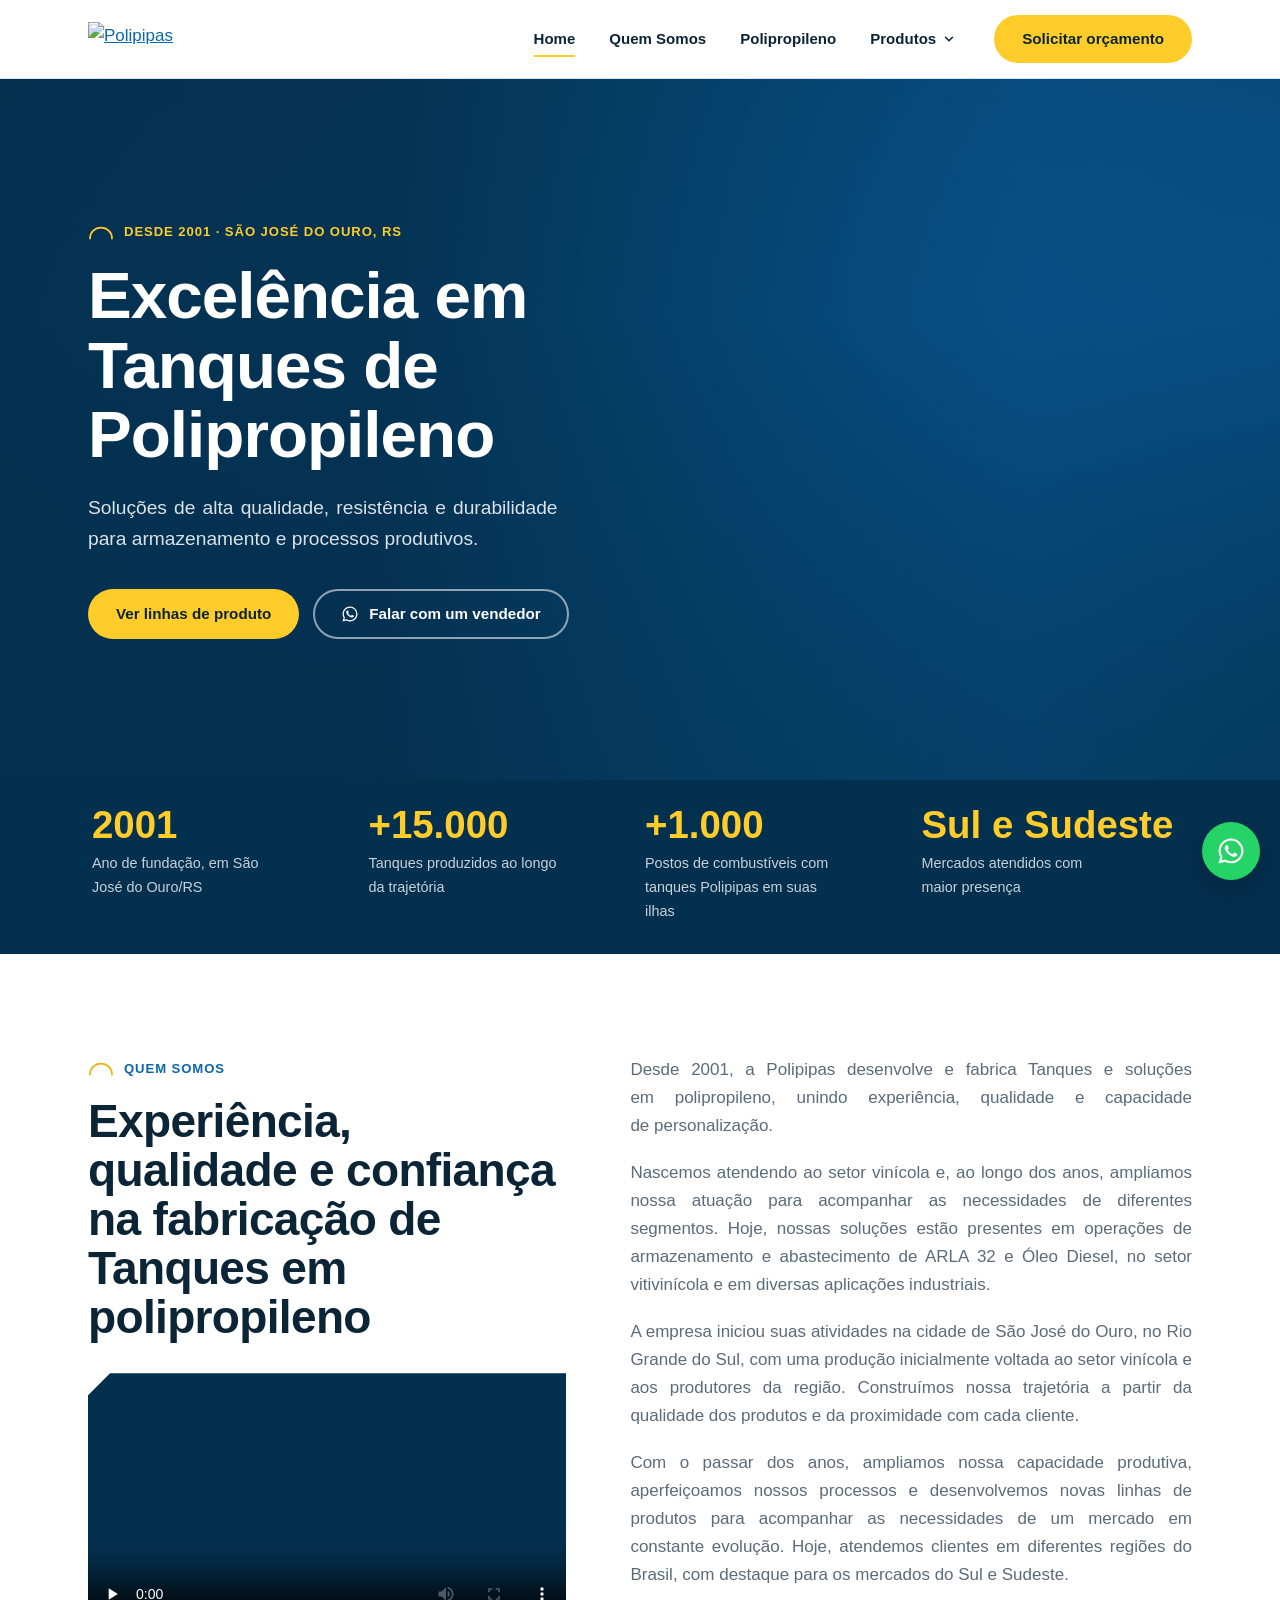
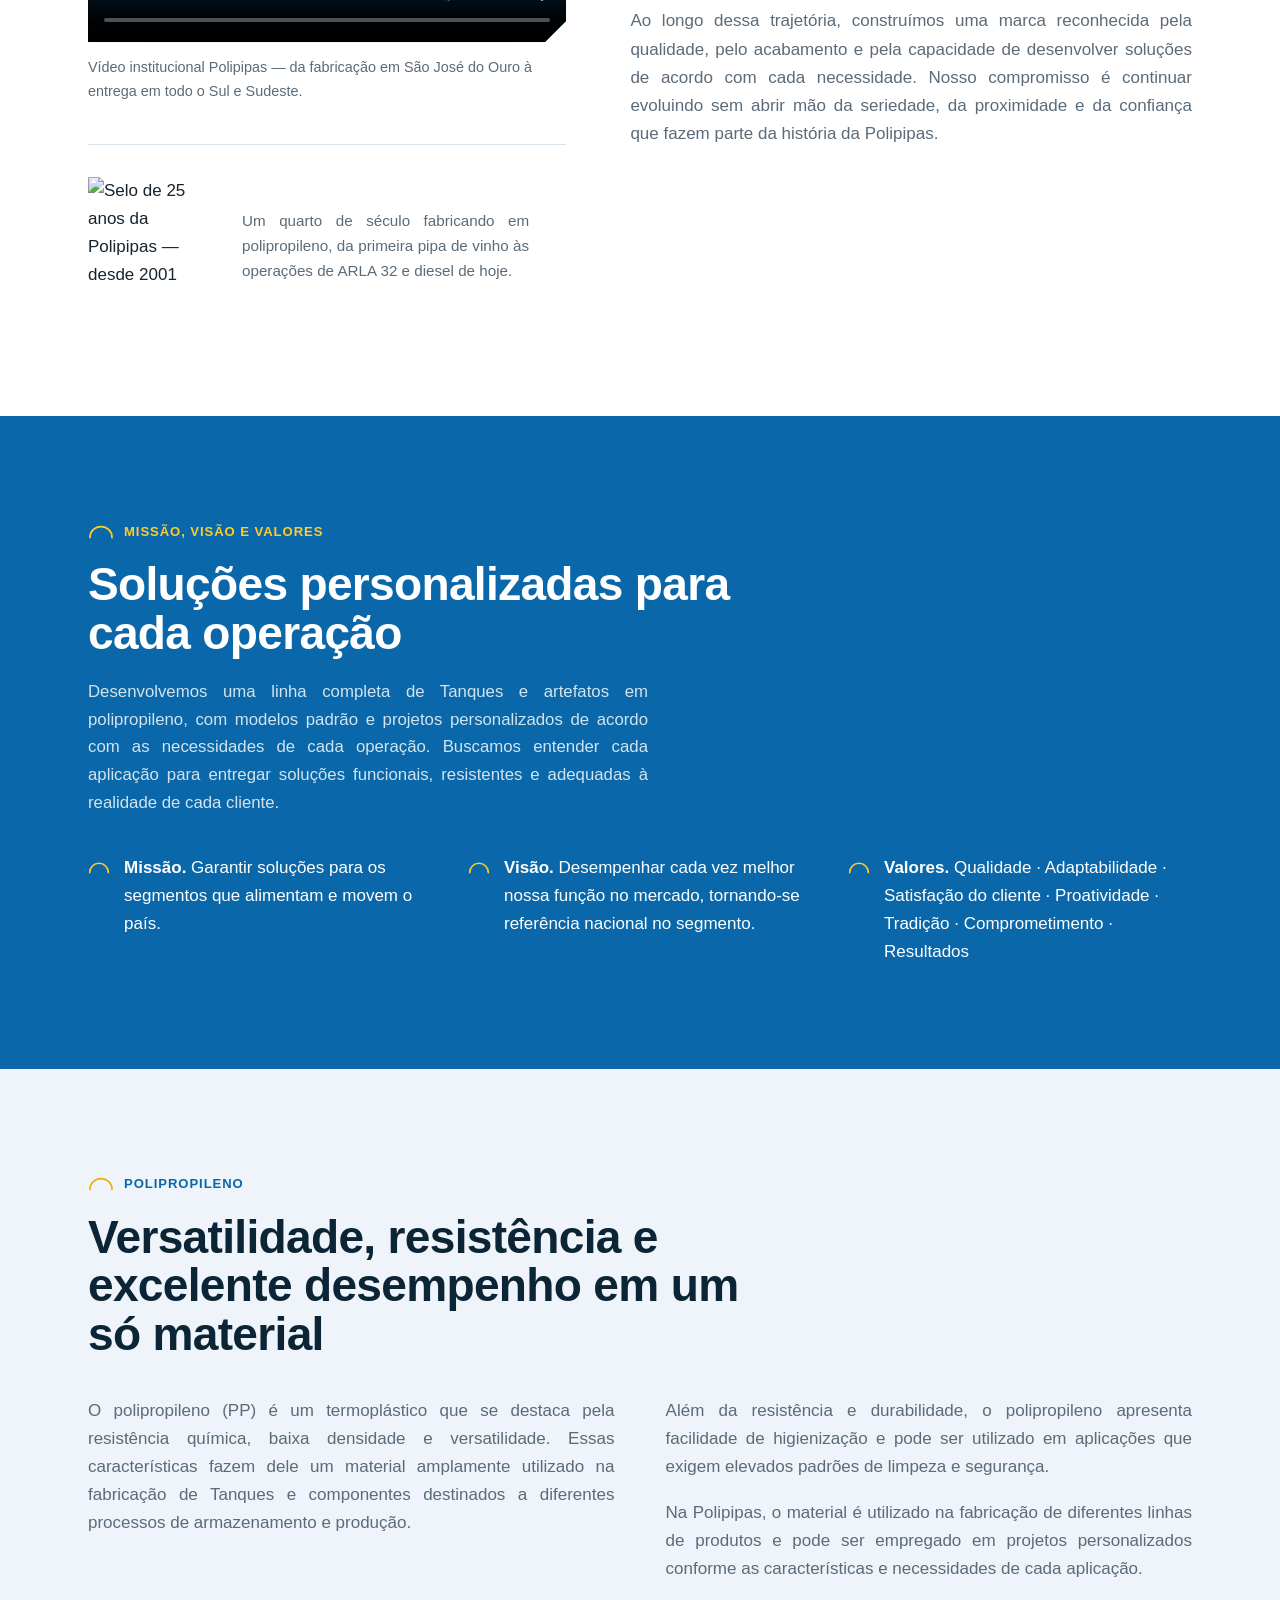
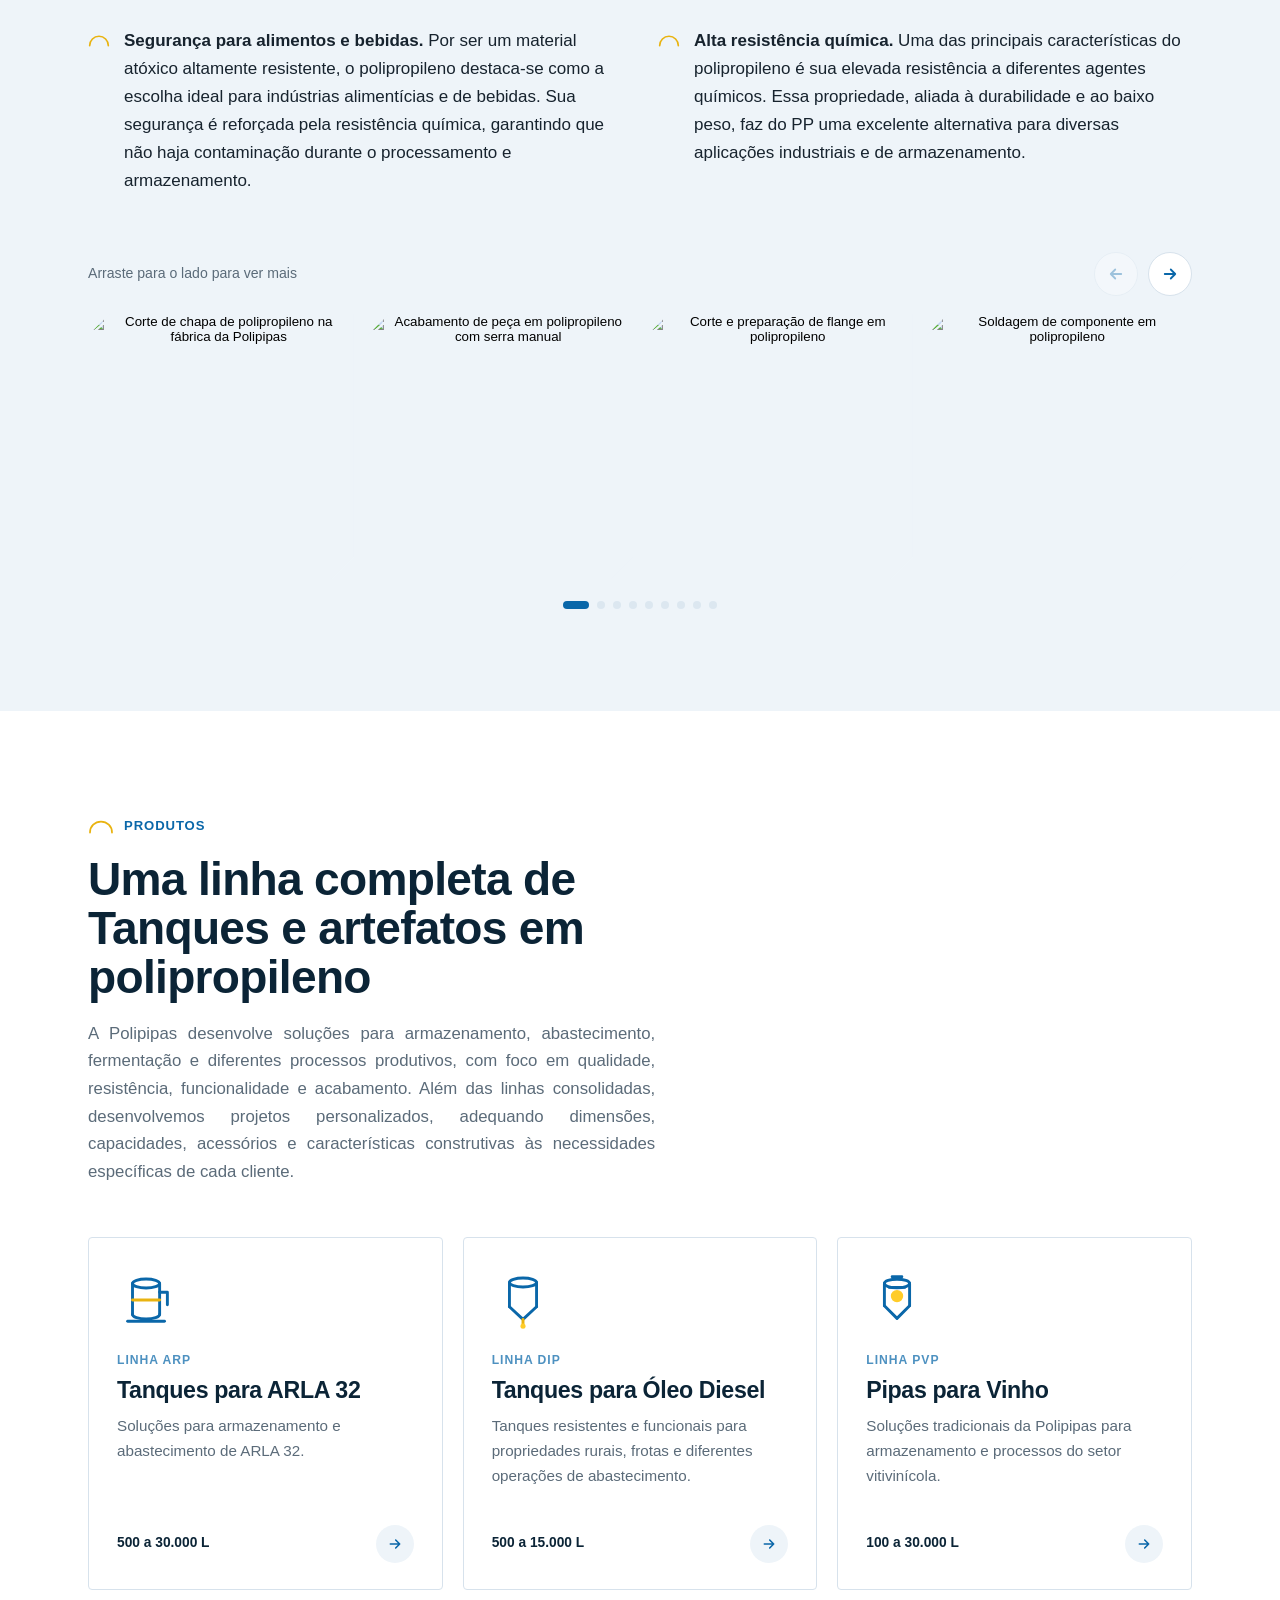
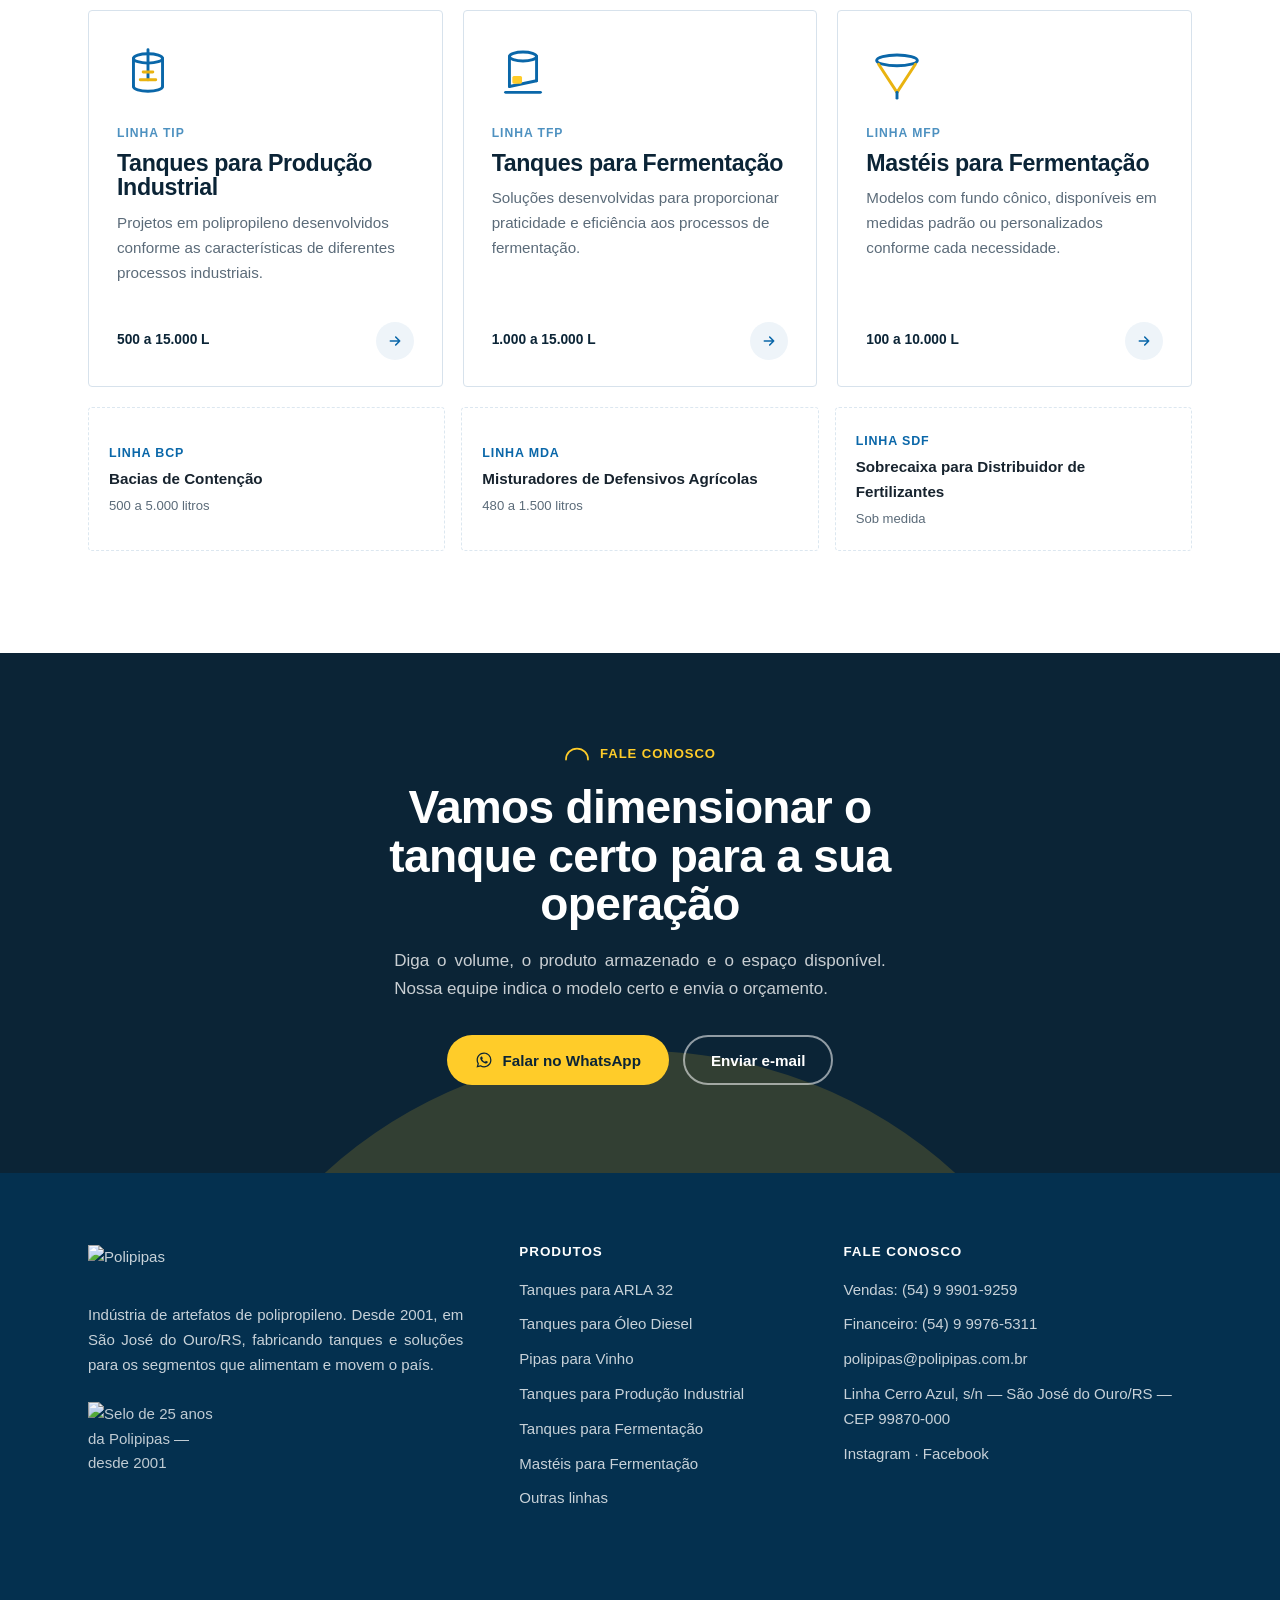
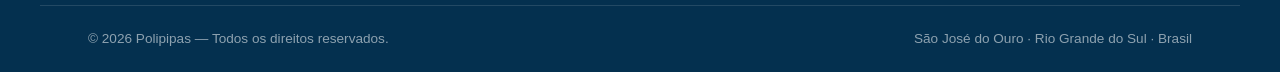
==== commit 2f6b63ef: "Add files via upload" ====
--- a/index.html
+++ b/index.html
@@ -70,7 +70,7 @@
 
 <!-- ===================== QUEM SOMOS ===================== -->
 <section class="secao" id="quem-somos">
-  <div class="env duas duas--texto sobe">
+  <div class="env duas duas--quem sobe">
     <div>
       <span class="olho"><svg class="arco" viewBox="0 0 100 52" aria-hidden="true"><path d="M6 50 A 44 44 0 0 1 94 50"/></svg>Quem somos</span>
       <h2>Experiência, qualidade e confiança na fabricação de Tanques em polipropileno</h2>
@@ -104,13 +104,13 @@
 
 <section class="secao secao--azul">
   <div class="env">
-    <div class="duas duas--texto sobe">
-      <div>
+    <div class="sobe">
+      <div class="cabeca cabeca--larga">
         <span class="olho olho--claro"><svg class="arco" viewBox="0 0 100 52" aria-hidden="true"><path d="M6 50 A 44 44 0 0 1 94 50"/></svg>Missão, visão e valores</span>
         <h2>Soluções personalizadas para cada operação</h2>
         <p class="texto-apoio" style="margin-top:20px">Desenvolvemos uma linha completa de Tanques e artefatos em polipropileno, com modelos padrão e projetos personalizados de acordo com as necessidades de cada operação. Buscamos entender cada aplicação para entregar soluções funcionais, resistentes e adequadas à realidade de cada cliente.</p>
       </div>
-      <ul class="atributos">
+      <ul class="atributos atributos--grade">
         <li><svg class="arco" viewBox="0 0 100 52" aria-hidden="true"><path d="M6 50 A 44 44 0 0 1 94 50"/></svg><span><strong>Missão.</strong> Garantir soluções para os segmentos que alimentam e movem o país.</span></li>
         <li><svg class="arco" viewBox="0 0 100 52" aria-hidden="true"><path d="M6 50 A 44 44 0 0 1 94 50"/></svg><span><strong>Visão.</strong> Desempenhar cada vez melhor nossa função no mercado, tornando-se referência nacional no segmento.</span></li>
         <li><svg class="arco" viewBox="0 0 100 52" aria-hidden="true"><path d="M6 50 A 44 44 0 0 1 94 50"/></svg><span><strong>Valores.</strong> Qualidade · Adaptabilidade · Satisfação do cliente · Proatividade · Tradição · Comprometimento · Resultados</span></li>
@@ -122,18 +122,18 @@
 <!-- ===================== POLIPROPILENO ===================== -->
 <section class="secao secao--nevoa" id="polipropileno">
   <div class="env">
-    <div class="cabeca sobe">
+    <div class="cabeca cabeca--larga sobe">
       <span class="olho"><svg class="arco" viewBox="0 0 100 52" aria-hidden="true"><path d="M6 50 A 44 44 0 0 1 94 50"/></svg>Polipropileno</span>
       <h2>Versatilidade, resistência e excelente desempenho em um só material</h2>
+    </div>
+
+    <div class="texto-colunas texto-apoio sobe">
       <p>O polipropileno (PP) é um termoplástico que se destaca pela resistência química, baixa densidade e versatilidade. Essas características fazem dele um material amplamente utilizado na fabricação de Tanques e componentes destinados a diferentes processos de armazenamento e produção.</p>
-    </div>
-
-    <div class="duas duas--texto sobe">
-      <div class="texto-apoio">
-        <p>Além da resistência e durabilidade, o polipropileno apresenta facilidade de higienização e pode ser utilizado em aplicações que exigem elevados padrões de limpeza e segurança.</p>
-        <p>Na Polipipas, o material é utilizado na fabricação de diferentes linhas de produtos e pode ser empregado em projetos personalizados conforme as características e necessidades de cada aplicação.</p>
-      </div>
-      <ul class="atributos">
+      <p>Além da resistência e durabilidade, o polipropileno apresenta facilidade de higienização e pode ser utilizado em aplicações que exigem elevados padrões de limpeza e segurança.</p>
+      <p>Na Polipipas, o material é utilizado na fabricação de diferentes linhas de produtos e pode ser empregado em projetos personalizados conforme as características e necessidades de cada aplicação.</p>
+    </div>
+    <div class="sobe" style="margin-top:clamp(28px,4vw,44px)">
+      <ul class="atributos atributos--grade">
         <li><svg class="arco" viewBox="0 0 100 52" aria-hidden="true"><path d="M6 50 A 44 44 0 0 1 94 50"/></svg><span><strong>Segurança para alimentos e bebidas.</strong> Por ser um material atóxico altamente resistente, o polipropileno destaca-se como a escolha ideal para indústrias alimentícias e de bebidas. Sua segurança é reforçada pela resistência química, garantindo que não haja contaminação durante o processamento e armazenamento.</span></li>
         <li><svg class="arco" viewBox="0 0 100 52" aria-hidden="true"><path d="M6 50 A 44 44 0 0 1 94 50"/></svg><span><strong>Alta resistência química.</strong> Uma das principais características do polipropileno é sua elevada resistência a diferentes agentes químicos. Essa propriedade, aliada à durabilidade e ao baixo peso, faz do PP uma excelente alternativa para diversas aplicações industriais e de armazenamento.</span></li>
       </ul>
--- a/estilo.css
+++ b/estilo.css
@@ -0,0 +1,799 @@
+/* ============================================================
+   POLIPIPAS — Folha de estilo principal
+   Marca: azul #0A67A9 / amarelo #FFCC29 / branco
+   Motivo estrutural: o arco do logotipo
+   ============================================================ */
+
+:root{
+  --azul:        #0A67A9;
+  --azul-escuro: #064A7C;
+  --azul-noite:  #04304F;
+  --azul-tinta:  #0B2436;
+  --amarelo:     #FFCC29;
+  --amarelo-esc: #E9B310;
+  --branco:      #FFFFFF;
+  --nevoa:       #EEF4F9;
+  --nevoa-2:     #DCE7F0;
+  --grafite:     #17232E;
+  --cinza:       #5B6B79;
+  --linha:       #D7E2EC;
+
+  --fonte-titulo: "Archivo", "Arial Black", sans-serif;
+  --fonte-texto:  "Manrope", -apple-system, BlinkMacSystemFont, "Segoe UI", sans-serif;
+  --fonte-dado:   "Archivo", "Manrope", -apple-system, sans-serif;
+
+  --max: 1200px;
+  --gut: clamp(20px, 5vw, 48px);
+  --raio: 4px;
+  --chanfro: 22px;
+
+  --sombra: 0 2px 4px rgba(11,36,54,.04), 0 12px 32px rgba(11,36,54,.08);
+  --sombra-alta: 0 4px 8px rgba(11,36,54,.06), 0 24px 60px rgba(11,36,54,.16);
+}
+
+*,*::before,*::after{ box-sizing:border-box; }
+
+html{ scroll-behavior:smooth; scroll-padding-top:96px; -webkit-text-size-adjust:100%; }
+
+body{
+  margin:0;
+  font-family:var(--fonte-texto);
+  font-size:17px;
+  line-height:1.65;
+  color:var(--grafite);
+  background:var(--branco);
+  -webkit-font-smoothing:antialiased;
+}
+
+img{ max-width:100%; display:block; }
+a{ color:var(--azul); }
+
+h1,h2,h3,h4{
+  font-family:var(--fonte-titulo);
+  font-variation-settings:"wdth" 112;
+  font-weight:800;
+  line-height:1.06;
+  letter-spacing:-.015em;
+  margin:0;
+  color:var(--azul-tinta);
+}
+
+h1{ font-size:clamp(2.3rem, 5.4vw, 4.1rem); }
+h2{ font-size:clamp(1.85rem, 3.6vw, 2.9rem); }
+h3{ font-size:clamp(1.15rem, 2vw, 1.45rem); font-weight:700; }
+
+p{ margin:0 0 1.1em; }
+p:last-child{ margin-bottom:0; }
+
+.env{ width:100%; max-width:var(--max); margin-inline:auto; padding-inline:var(--gut); }
+.pular{ position:absolute; left:-9999px; }
+.pular:focus{ left:12px; top:12px; z-index:999; background:var(--amarelo); color:var(--azul-tinta); padding:12px 18px; border-radius:var(--raio); }
+
+:focus-visible{ outline:3px solid var(--amarelo); outline-offset:3px; }
+
+/* ---------- O ARCO (motivo da marca) ---------- */
+.arco{ display:block; overflow:visible; }
+.arco path{ fill:none; stroke:currentColor; stroke-linecap:round; }
+
+.olho{
+  display:inline-flex; align-items:center; gap:10px;
+  font-family:var(--fonte-dado); font-size:.82rem; font-weight:600;
+  font-variation-settings:"wdth" 100; letter-spacing:.07em; text-transform:uppercase; color:var(--azul);
+  margin-bottom:18px;
+}
+.olho .arco{ width:26px; height:13px; color:var(--amarelo-esc); flex:none; }
+.olho .arco path{ stroke-width:7; }
+.olho--claro{ color:var(--amarelo); }
+.olho--claro .arco{ color:var(--amarelo); }
+
+/* ---------- CABEÇALHO ---------- */
+.topo{
+  position:sticky; top:0; z-index:60;
+  background:rgba(255,255,255,.94);
+  backdrop-filter:saturate(160%) blur(10px);
+  border-bottom:1px solid var(--linha);
+}
+.topo__linha{ display:flex; align-items:center; gap:24px; min-height:78px; }
+.topo__marca{ flex:none; }
+.topo__marca img{ height:34px; width:auto; }
+
+.nav{ margin-left:auto; display:flex; align-items:center; gap:6px; }
+.nav .btn{ display:none; }
+.nav > a:not(.btn), .nav__pai{
+  font-size:.94rem; font-weight:600; color:var(--azul-tinta);
+  text-decoration:none; padding:10px 14px; border-radius:var(--raio);
+  position:relative; display:inline-flex; align-items:center; gap:6px;
+}
+.nav > a:not(.btn)::after, .nav__pai::after{
+  content:""; position:absolute; left:14px; right:14px; bottom:4px; height:2px;
+  background:var(--amarelo); transform:scaleX(0); transform-origin:left;
+  transition:transform .22s ease;
+}
+.nav > a:not(.btn):hover::after, .nav > a[aria-current="page"]::after,
+.nav__grupo:hover .nav__pai::after, .nav__pai[aria-current="page"]::after{ transform:scaleX(1); }
+
+/* ---------- SUBMENU DE PRODUTOS ---------- */
+.nav__grupo{ position:relative; }
+.nav__seta{ width:14px; height:14px; flex:none; transition:transform .22s ease; }
+.nav__grupo:hover .nav__seta, .nav__grupo:focus-within .nav__seta{ transform:rotate(180deg); }
+
+.submenu{
+  position:absolute; top:calc(100% + 10px); left:50%; translate:-50% 0; z-index:70;
+  min-width:308px; background:#fff; border:1px solid var(--linha); border-radius:6px;
+  box-shadow:var(--sombra-alta); padding:10px; overflow:hidden;
+  opacity:0; visibility:hidden; transform:translateY(-8px); pointer-events:none;
+  transition:opacity .2s ease, transform .2s ease, visibility .2s;
+}
+/* ponte invisivel para o mouse nao "cair" ao descer ate o submenu */
+.nav__grupo::after{ content:""; position:absolute; top:100%; left:0; right:0; height:12px; }
+.nav__grupo:hover .submenu, .nav__grupo:focus-within .submenu,
+.nav__grupo[data-aberto="sim"] .submenu{
+  opacity:1; visibility:visible; transform:none; pointer-events:auto;
+}
+.submenu a{
+  display:block; padding:11px 14px; border-radius:var(--raio); text-decoration:none;
+  color:var(--azul-tinta); font-size:.94rem; font-weight:600; line-height:1.3;
+  transition:background .18s ease, color .18s ease;
+}
+.submenu a span{
+  display:block; font-family:var(--fonte-dado); font-size:.7rem; font-weight:600;
+  letter-spacing:.07em; text-transform:uppercase; color:var(--azul); opacity:.7; margin-bottom:2px;
+}
+.submenu a:hover{ background:var(--nevoa); }
+.submenu a:hover span{ opacity:1; }
+.submenu__todos{
+  margin-top:8px; border-top:1px solid var(--linha); border-radius:0 0 4px 4px;
+  display:flex !important; align-items:center; justify-content:space-between; gap:10px;
+  color:var(--azul) !important; padding-top:14px !important;
+}
+.submenu__todos svg{ width:16px; height:16px; flex:none; transition:transform .2s ease; }
+.submenu__todos:hover svg{ transform:translateX(4px); }
+
+.topo__acao{ flex:none; }
+
+.abre-menu{
+  display:none; margin-left:auto; background:none; border:1px solid var(--linha);
+  border-radius:var(--raio); width:46px; height:44px; cursor:pointer; align-items:center; justify-content:center;
+}
+.abre-menu span{ display:block; width:20px; height:2px; background:var(--azul-tinta); position:relative; }
+.abre-menu span::before,.abre-menu span::after{ content:""; position:absolute; left:0; width:20px; height:2px; background:var(--azul-tinta); }
+.abre-menu span::before{ top:-6px; } .abre-menu span::after{ top:6px; }
+
+/* ---------- BOTÕES ---------- */
+.btn{
+  display:inline-flex; align-items:center; justify-content:center; gap:10px;
+  font-family:var(--fonte-texto); font-weight:700; font-size:.95rem;
+  padding:14px 26px; border-radius:999px; border:2px solid transparent;
+  text-decoration:none; cursor:pointer; transition:transform .18s ease, background .18s ease, color .18s ease;
+  line-height:1;
+}
+.btn:hover{ transform:translateY(-2px); }
+.btn--sol{ background:var(--amarelo); color:var(--azul-tinta); }
+.btn--sol:hover{ background:var(--amarelo-esc); }
+.btn--azul{ background:var(--azul); color:#fff; }
+.btn--azul:hover{ background:var(--azul-escuro); }
+.btn--vazio{ border-color:currentColor; color:var(--azul-tinta); background:transparent; }
+.btn--vazio-claro{ border-color:rgba(255,255,255,.55); color:#fff; background:transparent; }
+.btn--vazio-claro:hover{ background:rgba(255,255,255,.1); }
+.btn svg{ width:18px; height:18px; flex:none; }
+
+/* ---------- HERO ---------- */
+.hero{
+  position:relative; overflow:hidden; color:#fff;
+  background:linear-gradient(160deg, var(--azul) 0%, var(--azul-escuro) 58%, var(--azul-noite) 100%);
+}
+.hero__arco{
+  position:absolute; right:-16%; bottom:-34%; width:min(800px, 86vw); color:var(--amarelo);
+  opacity:.95; pointer-events:none;
+}
+.hero__arco path{ stroke-width:12; }
+.hero__arco--fino{ right:auto; left:-14%; top:-46%; bottom:auto; width:min(560px,70vw); color:rgba(255,255,255,.16); }
+.hero__arco--fino path{ stroke-width:10; }
+
+.hero__grade{
+  position:relative; z-index:3;
+  display:grid; grid-template-columns:1.08fr .92fr; gap:clamp(28px,5vw,72px);
+  align-items:center; padding-block:clamp(56px,8vw,104px);
+}
+.hero--video .hero__grade{ grid-template-columns:1fr; padding-block:clamp(76px,11vw,150px); }
+.hero__texto{ max-width:52ch; }
+
+/* ---------- VÍDEO DE FUNDO DO HERO ---------- */
+.hero__midia{ position:absolute; inset:0; z-index:1; overflow:hidden; }
+.hero__video{
+  width:100%; height:100%; object-fit:cover; object-position:72% 50%; display:block;
+}
+.hero__veu{
+  position:absolute; inset:0; display:block; pointer-events:none;
+  background:
+    linear-gradient(90deg,
+      rgba(4,48,79,.97) 0%,
+      rgba(4,48,79,.93) 30%,
+      rgba(5,60,99,.72) 55%,
+      rgba(8,85,141,.36) 80%,
+      rgba(10,103,169,.18) 100%),
+    linear-gradient(180deg, rgba(4,48,79,.42) 0%, rgba(4,48,79,0) 34%, rgba(4,48,79,.5) 100%);
+}
+.hero--video .hero__arco, .hero--video .hero__arco--fino{ display:none; }
+.hero h1{ color:#fff; }
+.hero__sub{ font-size:clamp(1.02rem,1.5vw,1.2rem); color:rgba(255,255,255,.86); max-width:44ch; margin-top:22px; }
+.hero__acoes{ display:flex; flex-wrap:wrap; gap:14px; margin-top:34px; }
+
+.hero__foto{ position:relative; }
+.moldura{
+  clip-path:polygon(var(--chanfro) 0, 100% 0, 100% calc(100% - var(--chanfro)), calc(100% - var(--chanfro)) 100%, 0 100%, 0 var(--chanfro));
+  overflow:hidden; background:var(--nevoa);
+}
+.moldura img{ width:100%; height:100%; object-fit:cover; }
+.hero__foto .moldura{ aspect-ratio:4/5; box-shadow:var(--sombra-alta); }
+.hero__selo{
+  position:absolute; left:-18px; bottom:32px; background:var(--amarelo); color:var(--azul-tinta);
+  padding:16px 22px; border-radius:var(--raio); box-shadow:var(--sombra);
+}
+.hero__selo b{ display:block; font-family:var(--fonte-titulo); font-size:1.9rem; line-height:1; font-variation-settings:"wdth" 100; }
+.hero__selo span{ font-family:var(--fonte-dado); font-size:.74rem; letter-spacing:.07em; text-transform:uppercase; font-weight:600; }
+
+/* faixa de provas */
+.provas{ background:var(--azul-noite); color:#fff; }
+.provas__grade{ display:grid; grid-template-columns:repeat(4,1fr); gap:2px; }
+.provas__item{ padding:26px 4px 30px; }
+.provas__item b{
+  display:block; font-family:var(--fonte-titulo); font-weight:800; font-variation-settings:"wdth" 108;
+  font-size:clamp(1.7rem,3vw,2.4rem); color:var(--amarelo); line-height:1;
+}
+.provas__item span{ display:block; margin-top:8px; font-size:.9rem; color:rgba(255,255,255,.78); max-width:24ch; }
+
+/* ---------- SEÇÕES ---------- */
+.secao{ padding-block:clamp(60px,8vw,104px); }
+.secao--nevoa{ background:var(--nevoa); }
+.secao--azul{ background:var(--azul); color:#fff; }
+.secao--azul h2, .secao--azul h3{ color:#fff; }
+
+.duas{ display:grid; grid-template-columns:1fr 1fr; gap:clamp(28px,5vw,68px); align-items:center; }
+.duas--texto{ align-items:start; }
+.cabeca{ max-width:60ch; margin-bottom:clamp(32px,4vw,52px); }
+.cabeca p{ color:var(--cinza); margin-top:18px; font-size:1.05rem; }
+.secao--azul .cabeca p{ color:rgba(255,255,255,.82); }
+
+.texto-apoio{ color:var(--cinza); }
+.secao--azul .texto-apoio{ color:rgba(255,255,255,.84); }
+
+/* ---------- CARDS DE PRODUTO (grade da home) ---------- */
+.produtos-grade{ display:grid; grid-template-columns:repeat(3,1fr); gap:20px; }
+
+.card{
+  position:relative; overflow:hidden; background:#fff; border:1px solid var(--linha);
+  border-radius:var(--raio); padding:30px 28px 26px; text-decoration:none; color:inherit;
+  display:flex; flex-direction:column; min-height:290px;
+  transition:transform .24s ease, box-shadow .24s ease, border-color .24s ease;
+}
+.card:hover{ transform:translateY(-5px); box-shadow:var(--sombra-alta); border-color:transparent; }
+.card__arco{
+  position:absolute; left:50%; top:-58px; width:340px; translate:-50% 0; color:var(--amarelo);
+  opacity:0; transition:opacity .3s ease, top .3s ease; pointer-events:none;
+}
+.card__arco path{ stroke-width:9; }
+.card:hover .card__arco{ opacity:1; top:-42px; }
+
+.card__icone{ width:62px; height:62px; color:var(--azul); position:relative; z-index:2; margin-bottom:20px; }
+.card__icone .traco{ fill:none; stroke:currentColor; stroke-width:3; stroke-linecap:round; stroke-linejoin:round; }
+.card__icone .cheio{ fill:var(--amarelo); stroke:none; }
+.card__icone .traco-am{ fill:none; stroke:var(--amarelo-esc); stroke-width:3; stroke-linecap:round; stroke-linejoin:round; }
+
+.card__codigo{
+  font-family:var(--fonte-dado); font-size:.76rem; font-weight:600; letter-spacing:.08em;
+  text-transform:uppercase; color:var(--azul); opacity:.72; position:relative; z-index:2;
+}
+.card h3{ margin:8px 0 10px; position:relative; z-index:2; }
+.card__desc{ color:var(--cinza); font-size:.95rem; position:relative; z-index:2; }
+.card__pe{
+  margin-top:auto; padding-top:20px; display:flex; align-items:center; justify-content:space-between;
+  gap:12px; position:relative; z-index:2;
+}
+.card__cap{ font-family:var(--fonte-dado); font-size:.86rem; color:var(--azul-tinta); font-weight:600; }
+.card__seta{
+  width:38px; height:38px; border-radius:999px; background:var(--nevoa); color:var(--azul);
+  display:grid; place-items:center; flex:none; transition:background .22s ease, color .22s ease;
+}
+.card:hover .card__seta{ background:var(--amarelo); color:var(--azul-tinta); }
+.card__seta svg{ width:16px; height:16px; }
+
+/* linhas complementares */
+.complementares{ display:grid; grid-template-columns:repeat(3,1fr); gap:16px; margin-top:20px; }
+.mini{
+  display:flex; align-items:center; gap:14px; padding:18px 20px; background:#fff;
+  border:1px dashed var(--nevoa-2); border-radius:var(--raio); text-decoration:none; color:inherit;
+  transition:border-color .2s ease, background .2s ease;
+}
+.mini:hover{ border-color:var(--azul); border-style:solid; }
+.mini__cod{ font-family:var(--fonte-dado); font-size:.78rem; letter-spacing:.07em; color:var(--azul); font-weight:600; }
+.mini strong{ display:block; font-size:.95rem; }
+.mini small{ color:var(--cinza); font-size:.82rem; }
+
+/* ---------- LISTA DE ATRIBUTOS ---------- */
+.atributos{ list-style:none; margin:0; padding:0; display:grid; gap:14px; }
+.atributos li{ display:flex; gap:14px; align-items:flex-start; }
+.atributos .arco{ width:22px; height:11px; flex:none; margin-top:8px; color:var(--amarelo-esc); }
+.atributos .arco path{ stroke-width:8; }
+.secao--azul .atributos .arco{ color:var(--amarelo); }
+
+/* ---------- PÁGINA DE PRODUTO ---------- */
+.migalhas{ background:var(--nevoa); border-bottom:1px solid var(--linha); }
+.migalhas ol{
+  list-style:none; margin:0; padding:14px 0; display:flex; flex-wrap:wrap; gap:8px;
+  font-size:.84rem; color:var(--cinza);
+}
+.migalhas a{ color:var(--cinza); text-decoration:none; }
+.migalhas a:hover{ color:var(--azul); }
+.migalhas li+li::before{ content:"›"; margin-right:8px; color:var(--nevoa-2); }
+.migalhas [aria-current]{ color:var(--azul-tinta); font-weight:600; }
+
+.capa-produto{ position:relative; overflow:hidden; color:#fff;
+  background:linear-gradient(150deg, var(--azul) 0%, var(--azul-escuro) 62%, var(--azul-noite) 100%); }
+.capa-produto__grade{ position:relative; z-index:2; display:grid; grid-template-columns:1.05fr .95fr;
+  gap:clamp(28px,5vw,64px); align-items:center; padding-block:clamp(48px,6vw,84px); }
+.capa-produto h1{ color:#fff; }
+.capa-produto__tag{ font-size:clamp(1rem,1.5vw,1.18rem); color:rgba(255,255,255,.88); margin-top:20px; max-width:46ch; }
+.fichas-rapidas{ display:flex; flex-wrap:wrap; gap:10px; margin-top:28px; }
+.pilula{
+  font-family:var(--fonte-dado); font-size:.85rem; font-weight:500; letter-spacing:.01em; padding:9px 16px;
+  border-radius:999px; background:rgba(255,255,255,.12); border:1px solid rgba(255,255,255,.28); color:#fff;
+}
+.capa-produto__foto .moldura{ aspect-ratio:4/3; box-shadow:var(--sombra-alta); }
+
+/* modelos */
+.modelo{ display:grid; grid-template-columns:1fr 1fr; gap:clamp(24px,4vw,56px); align-items:center; }
+.modelo+.modelo{ margin-top:clamp(40px,6vw,72px); padding-top:clamp(40px,6vw,72px); border-top:1px solid var(--linha); }
+.modelo--inv .modelo__texto{ order:2; }
+.modelo__faixa{
+  display:inline-flex; align-items:center; gap:10px; font-family:var(--fonte-dado); font-size:.8rem;
+  letter-spacing:.07em; text-transform:uppercase; color:var(--azul); font-weight:600; margin-bottom:14px;
+}
+.modelo__faixa i{ width:9px; height:9px; border-radius:999px; background:var(--amarelo); flex:none; }
+.modelo__fotos{ display:grid; grid-template-columns:1fr 1fr; gap:12px; }
+.modelo__fotos .moldura{ aspect-ratio:3/4; }
+
+/* ficha técnica */
+.tabela-caixa{ overflow-x:auto; border:1px solid var(--linha); border-radius:var(--raio); background:#fff; }
+table.ficha{ width:100%; border-collapse:collapse; min-width:520px; font-size:.94rem; }
+table.ficha caption{
+  text-align:left; padding:18px 22px; font-family:var(--fonte-dado); font-size:.8rem; letter-spacing:.07em;
+  text-transform:uppercase; color:var(--azul); background:#fff; font-weight:700; border-bottom:1px solid var(--linha);
+}
+table.ficha th{
+  background:var(--azul); color:#fff; text-align:left; padding:14px 22px; font-weight:700; font-size:.82rem;
+  letter-spacing:.06em; text-transform:uppercase;
+}
+table.ficha td{ padding:13px 22px; border-bottom:1px solid var(--linha); }
+table.ficha tbody tr:nth-child(even){ background:#FFF8E1; }
+table.ficha tbody tr:last-child td{ border-bottom:none; }
+table.ficha td:first-child{ font-weight:600; white-space:nowrap; }
+.nota-tabela{ font-size:.85rem; color:var(--cinza); margin-top:14px; }
+
+/* galeria */
+.galeria{ display:grid; grid-template-columns:repeat(4,1fr); gap:14px; }
+.galeria .moldura{ aspect-ratio:1/1; }
+.galeria img{ transition:transform .5s ease; }
+.galeria .moldura:hover img{ transform:scale(1.05); }
+.vaga{
+  aspect-ratio:1/1; border:2px dashed var(--nevoa-2); border-radius:var(--raio);
+  display:grid; place-items:center; text-align:center; color:var(--cinza); font-size:.8rem; padding:14px;
+  background:repeating-linear-gradient(45deg,transparent,transparent 10px,rgba(10,103,169,.03) 10px,rgba(10,103,169,.03) 20px);
+}
+.vaga b{ display:block; font-size:1.6rem; color:var(--nevoa-2); line-height:1; margin-bottom:8px; }
+
+/* ---------- FAIXA DE CHAMADA ---------- */
+.chamada{ position:relative; overflow:hidden; background:var(--azul-tinta); color:#fff; }
+.chamada__arco{ position:absolute; left:50%; bottom:-70%; width:min(900px,120vw); translate:-50% 0; color:rgba(255,204,41,.16); }
+.chamada__arco path{ stroke-width:16; }
+.chamada__int{ position:relative; z-index:2; padding-block:clamp(52px,7vw,88px); text-align:center; }
+.chamada h2{ color:#fff; max-width:20ch; margin-inline:auto; }
+.chamada p{ color:rgba(255,255,255,.78); max-width:52ch; margin:18px auto 0; }
+.chamada__acoes{ display:flex; flex-wrap:wrap; gap:14px; justify-content:center; margin-top:32px; }
+
+/* ---------- RODAPÉ ---------- */
+.rodape{ background:var(--azul-noite); color:rgba(255,255,255,.78); font-size:.94rem; }
+.rodape__grade{ display:grid; grid-template-columns:1.4fr 1fr 1.3fr; gap:clamp(28px,5vw,56px); padding-block:clamp(48px,6vw,72px); }
+.rodape h4{ color:#fff; font-size:.84rem; font-family:var(--fonte-dado); font-weight:700; letter-spacing:.07em;
+  text-transform:uppercase; margin-bottom:18px; font-variation-settings:normal; }
+.rodape img{ height:38px; width:auto; margin-bottom:20px; }
+.rodape a{ color:rgba(255,255,255,.78); text-decoration:none; }
+.rodape a:hover{ color:var(--amarelo); }
+.rodape ul{ list-style:none; margin:0; padding:0; display:grid; gap:10px; }
+.rodape__fim{ border-top:1px solid rgba(255,255,255,.12); padding-block:22px; display:flex; flex-wrap:wrap;
+  gap:14px; justify-content:space-between; font-size:.85rem; color:rgba(255,255,255,.55); }
+
+/* ---------- WHATSAPP ---------- */
+.zap-flutua{
+  position:fixed; right:20px; bottom:20px; z-index:70; width:58px; height:58px; border-radius:999px;
+  background:#25D366; color:#fff; border:none; cursor:pointer; display:grid; place-items:center;
+  box-shadow:0 10px 28px rgba(0,0,0,.24); transition:transform .2s ease;
+}
+.zap-flutua:hover{ transform:scale(1.07); }
+.zap-flutua svg{ width:30px; height:30px; }
+
+.painel{
+  position:fixed; inset:0; z-index:80; display:none; place-items:center; padding:20px;
+  background:rgba(4,48,79,.62); backdrop-filter:blur(4px);
+}
+.painel[data-aberto="sim"]{ display:grid; }
+.painel__caixa{
+  background:#fff; border-radius:8px; max-width:430px; width:100%; padding:34px 30px 28px;
+  box-shadow:var(--sombra-alta); position:relative;
+}
+.painel__caixa h3{ margin-bottom:6px; }
+.painel__caixa > p{ color:var(--cinza); font-size:.93rem; margin-bottom:22px; }
+.painel__fecha{
+  position:absolute; top:14px; right:14px; width:36px; height:36px; border-radius:999px; border:none;
+  background:var(--nevoa); color:var(--azul-tinta); font-size:1.2rem; cursor:pointer; line-height:1;
+}
+.canal{
+  display:flex; align-items:center; gap:16px; padding:16px 18px; border:1px solid var(--linha);
+  border-radius:var(--raio); text-decoration:none; color:inherit; margin-bottom:12px;
+  transition:border-color .2s ease, background .2s ease;
+}
+.canal:hover{ border-color:var(--azul); background:var(--nevoa); }
+.canal i{ width:42px; height:42px; border-radius:999px; background:#25D366; display:grid; place-items:center; flex:none; }
+.canal i svg{ width:22px; height:22px; color:#fff; }
+.canal strong{ display:block; font-size:1rem; }
+.canal span{ font-family:var(--fonte-dado); font-size:.88rem; color:var(--cinza); font-weight:500; }
+
+/* ---------- ANIMAÇÃO DE ENTRADA ---------- */
+.sobe{ opacity:0; transform:translateY(22px); transition:opacity .6s ease, transform .6s ease; }
+.sobe.visivel{ opacity:1; transform:none; }
+
+/* ---------- RESPONSIVO ---------- */
+@media (max-width:980px){
+  .hero__grade,.capa-produto__grade,.duas,.modelo{ grid-template-columns:1fr; }
+  .modelo--inv .modelo__texto{ order:0; }
+  .produtos-grade{ grid-template-columns:repeat(2,1fr); }
+  .provas__grade{ grid-template-columns:repeat(2,1fr); }
+  .rodape__grade{ grid-template-columns:1fr 1fr; }
+  .galeria{ grid-template-columns:repeat(3,1fr); }
+  .complementares{ grid-template-columns:1fr; }
+  .hero__foto{ max-width:460px; }
+  .hero__foto .moldura{ aspect-ratio:4/3; }
+}
+
+@media (max-width:760px){
+  .abre-menu{ display:flex; }
+  .topo__acao{ display:none; }
+  .nav{
+    position:absolute; top:100%; left:0; right:0; background:#fff; border-bottom:1px solid var(--linha);
+    flex-direction:column; align-items:stretch; padding:12px var(--gut) 28px; gap:2px; display:none;
+    /* o menu rola sozinho e nao arrasta a pagina de tras junto */
+    max-height:calc(100dvh - 78px); overflow-y:auto; overscroll-behavior:contain;
+    -webkit-overflow-scrolling:touch; box-shadow:0 18px 40px rgba(11,36,54,.14);
+  }
+  .nav[data-aberto="sim"]{ display:flex; }
+  .nav > a:not(.btn), .nav__pai{ padding:14px 4px; border-bottom:1px solid var(--nevoa); display:flex; justify-content:space-between; }
+  .nav__grupo{ position:static; border-bottom:1px solid var(--nevoa); }
+  .nav__grupo .nav__pai{ border-bottom:none; }
+  .nav__grupo[data-aberto="sim"] .nav__seta{ transform:rotate(180deg); }
+  .submenu{
+    position:static; translate:none; min-width:0; border:none; box-shadow:none; padding:0 0 12px 12px;
+    border-left:2px solid var(--amarelo); margin:0 0 12px; border-radius:0;
+    display:none; opacity:1; visibility:visible; transform:none; pointer-events:auto;
+  }
+  .nav__grupo[data-aberto="sim"] .submenu{ display:block; }
+  .nav__grupo:hover .submenu, .nav__grupo:focus-within .submenu{ display:none; }
+  .nav__grupo[data-aberto="sim"] .submenu{ display:block; }
+  .submenu a{ padding:10px 12px; }
+  .nav__grupo::after{ display:none; }
+  .nav .btn{ margin-top:14px; display:inline-flex; }
+  .nav .btn::after{ display:none; }
+  .produtos-grade{ grid-template-columns:1fr; }
+  .galeria{ grid-template-columns:repeat(2,1fr); }
+  .rodape__grade{ grid-template-columns:1fr; }
+  .modelo__fotos .moldura{ aspect-ratio:1/1; }
+  .hero__selo{ left:0; }
+  body{ font-size:16px; }
+}
+
+@media (prefers-reduced-motion:reduce){
+  html{ scroll-behavior:auto; }
+  *,*::before,*::after{ animation-duration:.01ms !important; transition-duration:.01ms !important; }
+  .sobe{ opacity:1; transform:none; }
+}
+
+@media print{
+  .topo,.zap-flutua,.painel,.chamada{ display:none !important; }
+}
+
+/* ---------- NAVEGAÇÃO INTERNA (página com mais de uma linha) ---------- */
+.saltos{ display:flex; flex-wrap:wrap; gap:10px; margin-top:30px; }
+.salto{
+  display:block; padding:12px 18px; border-radius:var(--raio); text-decoration:none;
+  background:rgba(255,255,255,.1); border:1px solid rgba(255,255,255,.26); color:#fff;
+  font-size:.92rem; font-weight:600; line-height:1.3; transition:background .2s ease, border-color .2s ease;
+}
+.salto:hover{ background:rgba(255,204,41,.16); border-color:var(--amarelo); }
+.salto span{
+  display:block; font-family:var(--fonte-dado); font-size:.72rem; letter-spacing:.07em;
+  text-transform:uppercase; color:var(--amarelo); font-weight:600; margin-bottom:3px;
+}
+@media (max-width:760px){ .saltos{ flex-direction:column; } }
+
+/* ---------- VÍDEO INSTITUCIONAL ---------- */
+.video{ margin:32px 0 0; }
+.video__quadro{ aspect-ratio:16/9; background:var(--azul-noite); box-shadow:var(--sombra); }
+.video__quadro video{ width:100%; height:100%; object-fit:cover; display:block; background:var(--azul-noite); }
+.video__legenda{ margin-top:14px; font-size:.9rem; color:var(--cinza); max-width:62ch; }
+
+
+/* ---------- CARROSSEL DE FOTOS ---------- */
+.carrossel{ position:relative; }
+.carrossel__topo{
+  display:flex; align-items:center; justify-content:space-between; gap:20px; margin-bottom:18px;
+}
+.carrossel__dica{ margin:0; font-size:.88rem; color:var(--cinza); }
+.carrossel__botoes{ display:flex; gap:10px; }
+.carrossel__btn{
+  width:44px; height:44px; border-radius:999px; border:1px solid var(--linha); background:#fff;
+  color:var(--azul); display:grid; place-items:center; cursor:pointer;
+  transition:background .2s ease, color .2s ease, border-color .2s ease, opacity .2s ease;
+}
+.carrossel__btn svg{ width:18px; height:18px; }
+.carrossel__btn:hover{ background:var(--amarelo); color:var(--azul-tinta); border-color:var(--amarelo); }
+.carrossel__btn[disabled]{ opacity:.35; cursor:default; }
+.carrossel__btn[disabled]:hover{ background:#fff; color:var(--azul); border-color:var(--linha); }
+
+.carrossel__pista{
+  overflow-x:auto; overflow-y:hidden; scroll-snap-type:x mandatory;
+  -webkit-overflow-scrolling:touch; scrollbar-width:none; cursor:grab;
+}
+.carrossel__pista::-webkit-scrollbar{ display:none; }
+.carrossel__pista[data-arrastando="sim"]{ cursor:grabbing; scroll-snap-type:none; }
+.carrossel__pista[data-arrastando="sim"] img{ pointer-events:none; }
+
+.carrossel__trilho{
+  list-style:none; margin:0; padding:0; display:flex; gap:14px;
+}
+.carrossel__slide{
+  flex:0 0 calc((100% - 42px) / 4); scroll-snap-align:start; user-select:none;
+}
+.carrossel__slide .moldura{ aspect-ratio:1/1; }
+.carrossel__slide img{ transition:transform .5s ease; }
+.carrossel__slide:hover img{ transform:scale(1.05); }
+
+.carrossel__pontos{ display:flex; gap:8px; justify-content:center; margin-top:22px; }
+.carrossel__ponto{
+  width:8px; height:8px; padding:0; border:none; border-radius:999px; background:var(--nevoa-2);
+  cursor:pointer; transition:background .2s ease, width .2s ease;
+}
+.carrossel__ponto[aria-selected="true"]{ background:var(--azul); width:26px; }
+
+@media (max-width:980px){
+  .carrossel__slide{ flex:0 0 calc((100% - 14px) / 2); }
+  .hero__video{ object-position:66% 50%; }
+  .hero__veu{
+    background:
+      linear-gradient(180deg, rgba(4,48,79,.95) 0%, rgba(4,48,79,.9) 40%, rgba(5,64,105,.82) 100%);
+  }
+  .hero__video{ object-position:60% 50%; }
+}
+@media (max-width:760px){
+  .carrossel__slide{ flex:0 0 82%; }
+  .carrossel__topo{ flex-direction:column; align-items:flex-start; gap:12px; }
+}
+@media (prefers-reduced-motion:reduce){
+  .hero__video{ display:none; }
+  .hero__midia{
+    background:url("img/hero-fachada.jpg") center/cover no-repeat;
+  }
+}
+
+/* ---------- FOTO CLICÁVEL NO CARROSSEL ---------- */
+.carrossel__foto{
+  display:block; width:100%; padding:0; border:none; background:none; cursor:zoom-in;
+  position:relative; border-radius:var(--raio);
+}
+.carrossel__lupa{
+  position:absolute; right:12px; bottom:12px; width:40px; height:40px; border-radius:999px;
+  background:rgba(255,255,255,.94); color:var(--azul); display:grid; place-items:center;
+  opacity:0; transform:translateY(6px); transition:opacity .22s ease, transform .22s ease;
+  box-shadow:var(--sombra); pointer-events:none;
+}
+.carrossel__lupa svg{ width:19px; height:19px; }
+.carrossel__foto:hover .carrossel__lupa,
+.carrossel__foto:focus-visible .carrossel__lupa{ opacity:1; transform:none; }
+
+/* ---------- POPUP DE FOTO AMPLIADA ---------- */
+.lupa{
+  position:fixed; inset:0; z-index:90; display:none;
+  background:rgba(4,48,79,.94); backdrop-filter:blur(6px);
+  align-items:center; justify-content:center; padding:clamp(16px,4vw,48px);
+  opacity:0; transition:opacity .22s ease;
+}
+.lupa[data-aberto="sim"]{ display:flex; opacity:1; }
+
+.lupa__caixa{
+  margin:0; max-width:min(1500px, 100%); max-height:100%;
+  display:flex; flex-direction:column; align-items:center; gap:16px;
+}
+.lupa__img{
+  max-width:100%; max-height:calc(100vh - 150px); width:auto; height:auto;
+  object-fit:contain; border-radius:4px; box-shadow:0 30px 80px rgba(0,0,0,.5);
+  background:var(--azul-noite);
+}
+.lupa__pe{
+  display:flex; flex-wrap:wrap; align-items:center; justify-content:center; gap:8px 18px;
+  color:rgba(255,255,255,.9); font-size:.94rem; text-align:center; max-width:70ch;
+}
+.lupa__conta{
+  font-family:var(--fonte-dado); font-size:.8rem; font-weight:600; letter-spacing:.07em;
+  color:var(--amarelo); white-space:nowrap;
+}
+
+.lupa__fechar{
+  position:absolute; top:clamp(14px,3vw,26px); right:clamp(14px,3vw,26px); z-index:2;
+  width:48px; height:48px; border-radius:999px; border:1px solid rgba(255,255,255,.3);
+  background:rgba(255,255,255,.1); color:#fff; font-size:1.7rem; line-height:1; cursor:pointer;
+  transition:background .2s ease, border-color .2s ease;
+}
+.lupa__fechar:hover{ background:var(--amarelo); color:var(--azul-tinta); border-color:var(--amarelo); }
+
+.lupa__nav{
+  position:absolute; top:50%; translate:0 -50%; z-index:2;
+  width:54px; height:54px; border-radius:999px; border:1px solid rgba(255,255,255,.3);
+  background:rgba(255,255,255,.1); color:#fff; display:grid; place-items:center; cursor:pointer;
+  transition:background .2s ease, border-color .2s ease, color .2s ease;
+}
+.lupa__nav svg{ width:22px; height:22px; }
+.lupa__nav:hover{ background:var(--amarelo); color:var(--azul-tinta); border-color:var(--amarelo); }
+.lupa__nav--antes{ left:clamp(10px,2vw,28px); }
+.lupa__nav--depois{ right:clamp(10px,2vw,28px); }
+
+@media (max-width:760px){
+  .lupa{ padding:14px; }
+  .lupa__img{ max-height:calc(100vh - 180px); }
+  .lupa__nav{ top:auto; bottom:18px; translate:none; width:48px; height:48px; }
+  .lupa__nav--antes{ left:calc(50% - 62px); }
+  .lupa__nav--depois{ right:calc(50% - 62px); }
+  .lupa__pe{ margin-bottom:64px; font-size:.88rem; }
+}
+
+/* ---------- FOTO CLICÁVEL NAS PÁGINAS DE PRODUTO ---------- */
+.foto-zoom{
+  display:block; width:100%; padding:0; border:none; background:none; cursor:zoom-in;
+  position:relative; border-radius:var(--raio);
+}
+.foto-zoom .moldura{ width:100%; }
+.foto-zoom:hover .carrossel__lupa,
+.foto-zoom:focus-visible .carrossel__lupa{ opacity:1; transform:none; }
+.galeria .foto-zoom .moldura{ aspect-ratio:1/1; }
+.modelo__fotos .foto-zoom .moldura{ aspect-ratio:3/4; }
+.capa-produto__foto .foto-zoom .moldura{ aspect-ratio:4/3; box-shadow:var(--sombra-alta); }
+.foto-zoom img{ transition:transform .5s ease; }
+.foto-zoom:hover img{ transform:scale(1.04); }
+
+
+/* ---------- MENU MOBILE ABERTO: trava a página de trás ---------- */
+body.menu-aberto{ overflow:hidden; touch-action:none; }
+body.menu-aberto .zap-flutua{ display:none; }
+
+/* véu atrás do menu: escurece o site e captura o toque para fechar */
+.veu-menu{
+  position:fixed; inset:78px 0 0; z-index:50; display:none;
+  background:rgba(4,48,79,.5); backdrop-filter:blur(2px);
+  opacity:0; transition:opacity .22s ease;
+}
+body.menu-aberto .veu-menu{ display:block; opacity:1; }
+@media (min-width:761px){ .veu-menu{ display:none !important; } }
+
+/* ---------- GRADE DE FOTOS DAS LINHAS COMPLEMENTARES ---------- */
+.grade-fotos{ display:grid; grid-template-columns:repeat(2,1fr); gap:12px; }
+.grade-fotos .foto-zoom .moldura{ aspect-ratio:1/1; }
+@media (max-width:520px){ .grade-fotos{ grid-template-columns:repeat(2,1fr); gap:8px; } }
+
+/* uma única foto no bloco de modelo ocupa a coluna inteira */
+.modelo__fotos--uma{ grid-template-columns:1fr; }
+.modelo__fotos--uma .foto-zoom .moldura{ aspect-ratio:4/3; }
+
+/* ---------- SELO DE 25 ANOS ---------- */
+.selo-bloco{
+  display:flex; align-items:center; gap:22px; margin-top:clamp(28px,4vw,40px);
+  padding-top:clamp(24px,3vw,32px); border-top:1px solid var(--linha);
+}
+.selo-bloco img{ width:clamp(104px,14vw,132px); height:auto; flex:none; }
+.selo-bloco p{ margin:0; font-size:.95rem; color:var(--cinza); max-width:34ch; }
+
+.rodape .rodape__selo{ width:126px; height:auto; margin-top:24px; margin-bottom:0; opacity:.96; }
+
+@media (max-width:760px){
+  .selo-bloco{ gap:16px; }
+  .selo-bloco img{ width:92px; }
+  .selo-bloco p{ font-size:.9rem; }
+  .rodape .rodape__selo{ width:104px; }
+}
+
+/* ============================================================
+   AJUSTES DE ALINHAMENTO, JUSTIFICAÇÃO E RESPIRO
+   ============================================================ */
+
+/* ---------- texto corrido justificado (títulos ficam de fora) ---------- */
+.texto-apoio p,
+.cabeca p,
+.hero__sub,
+.chamada p,
+.capa-produto__tag,
+.rodape__grade p,
+.selo-bloco p{
+  text-align:justify;
+  text-justify:inter-word;
+  /* sem separacao silabica: a linha se ajusta pelo espaco entre palavras */
+  hyphens:manual;
+  -webkit-hyphens:manual;
+  text-wrap:pretty;
+  overflow-wrap:break-word;   /* so age em palavra unica maior que a linha */
+}
+/* linhas curtas não devem ser esticadas */
+.texto-apoio p:last-child,
+.cabeca p:last-child{ text-align-last:left; }
+.chamada p, .hero__sub{ text-align-last:left; }
+
+/* ---------- título largo + texto em duas colunas ---------- */
+.cabeca--larga{ max-width:min(100%, 660px); margin-bottom:clamp(26px,3.5vw,38px); }
+.cabeca--larga p{ margin-top:16px; max-width:60ch; }
+
+.texto-colunas{
+  column-count:2;
+  column-gap:clamp(28px,4vw,60px);
+}
+.texto-colunas p{ margin:0 0 1.05em; break-inside:avoid; }
+.texto-colunas p:last-child{ margin-bottom:0; }
+
+.destaque-linha{
+  margin-top:16px; font-weight:600; color:var(--azul); text-align:left;
+}
+
+/* ---------- listas de atributos lado a lado ---------- */
+.atributos--grade{
+  grid-template-columns:repeat(auto-fit, minmax(260px, 1fr));
+  gap:clamp(22px,3vw,36px);
+}
+.atributos--grade li{ align-items:flex-start; }
+
+/* ---------- Quem Somos: coluna do texto um pouco mais larga ---------- */
+.duas--quem{ grid-template-columns:0.92fr 1.08fr; align-items:start; }
+
+/* ---------- imagem principal do produto em retrato ---------- */
+.capa-produto__foto{ display:flex; justify-content:flex-end; }
+.capa-produto__foto .foto-zoom{ max-width:430px; width:100%; }
+.capa-produto__foto .foto-zoom .moldura{ aspect-ratio:3/4; }
+.modelo__fotos--uma .foto-zoom .moldura{ aspect-ratio:3/4; }
+.modelo__fotos--uma{ max-width:400px; }
+.modelo--inv .modelo__fotos--uma{ margin-left:auto; }
+
+@media (max-width:980px){
+  .texto-colunas{ column-count:1; }
+  .cabeca--larga{ max-width:none; }
+  .duas--quem{ grid-template-columns:1fr; }
+  .capa-produto__foto{ justify-content:flex-start; }
+  .capa-produto__foto .foto-zoom{ max-width:340px; }
+  .modelo__fotos--uma{ max-width:340px; }
+  .modelo--inv .modelo__fotos--uma{ margin-left:0; }
+}
+
+/* ============================================================
+   MOBILE: títulos um pouco menores para ocupar melhor a largura
+   ============================================================ */
+@media (max-width:760px){
+  h1{ font-size:clamp(1.95rem, 8.4vw, 2.5rem); letter-spacing:-.02em; }
+  h2{ font-size:clamp(1.55rem, 6.6vw, 2rem); letter-spacing:-.018em; }
+  h3{ font-size:clamp(1.08rem, 4.6vw, 1.3rem); }
+  .hero h1{ font-size:clamp(2.05rem, 9vw, 2.7rem); }
+  .provas__item b{ font-size:clamp(1.55rem, 7vw, 2rem); }
+  .chamada h2{ max-width:none; }
+  .cabeca--larga{ margin-bottom:22px; }
+
+  /* justificado em telas estreitas precisa de hifenização para não abrir buracos */
+  .texto-apoio p, .cabeca p, .capa-produto__tag{
+    hyphens:manual; -webkit-hyphens:manual; word-spacing:normal;
+  }
+}
+
+@media (max-width:420px){
+  h1{ font-size:clamp(1.8rem, 8.6vw, 2.2rem); }
+  h2{ font-size:clamp(1.42rem, 6.8vw, 1.8rem); }
+}
